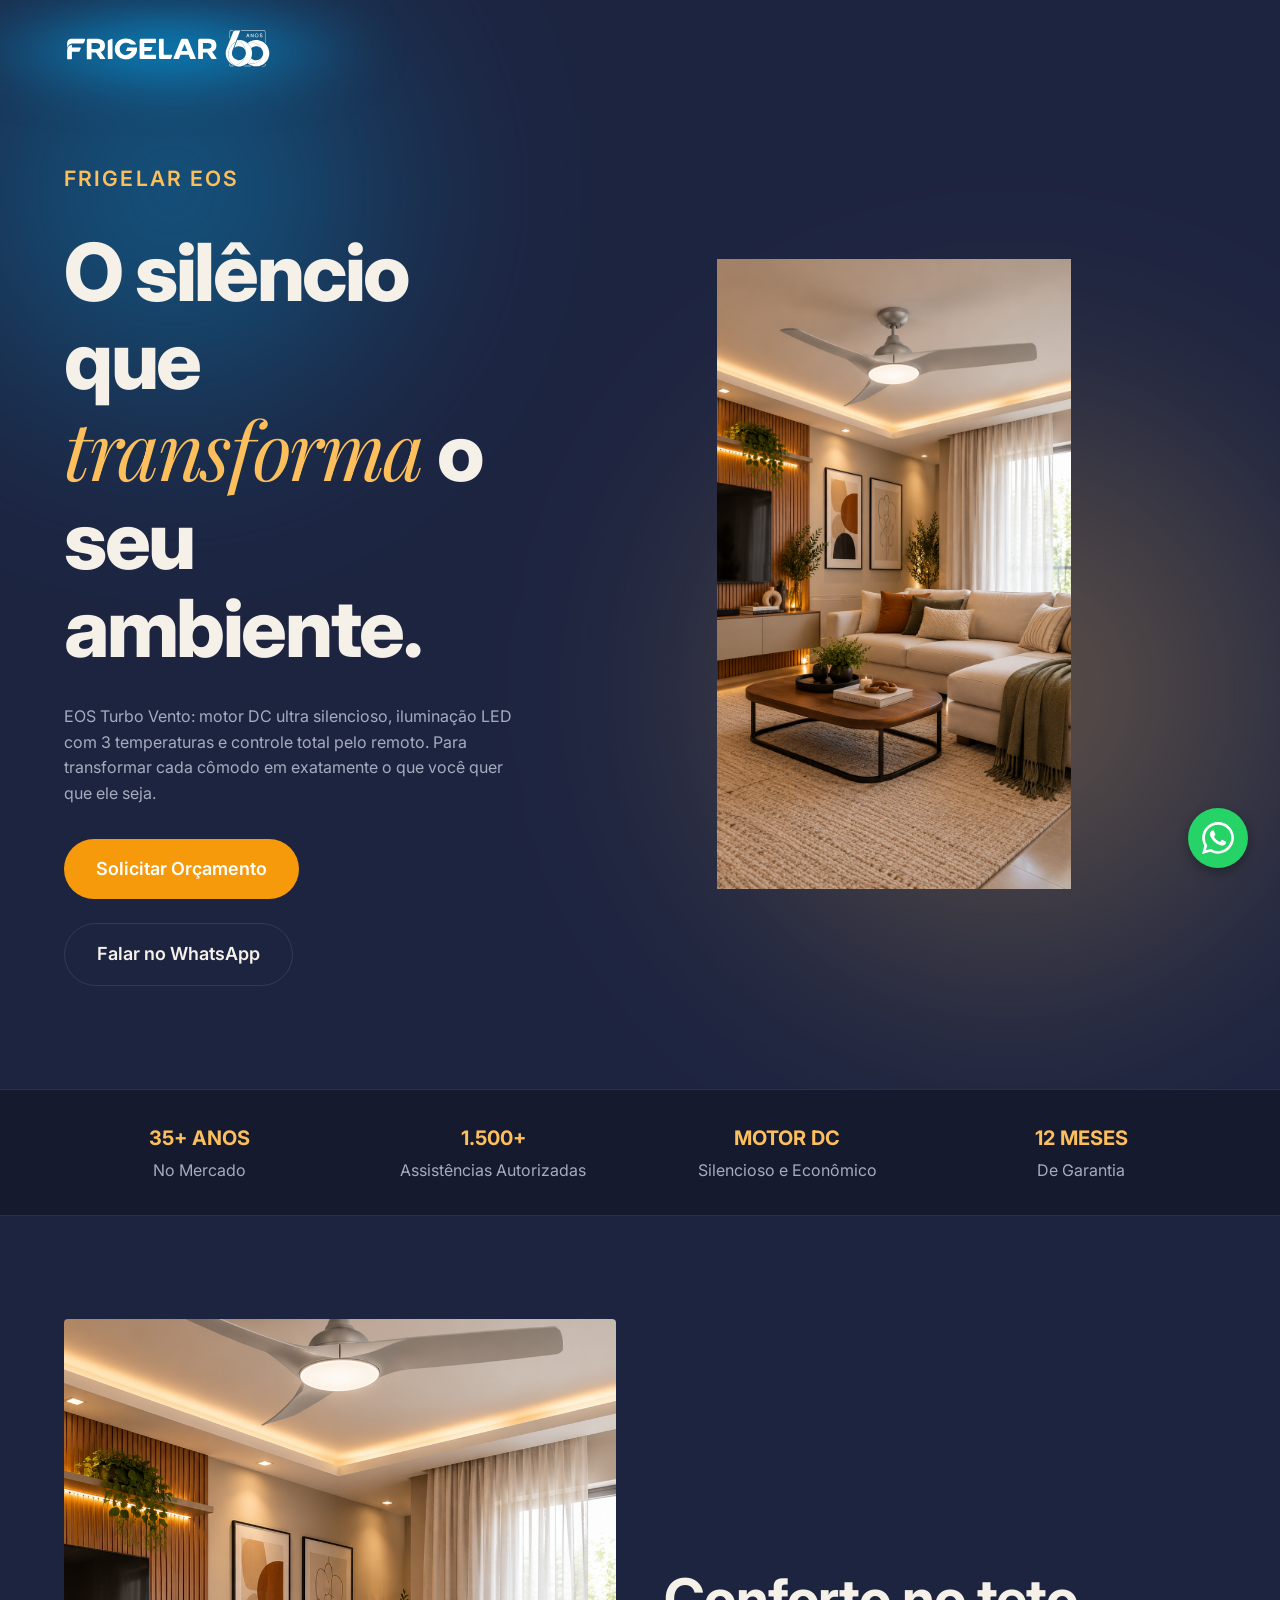
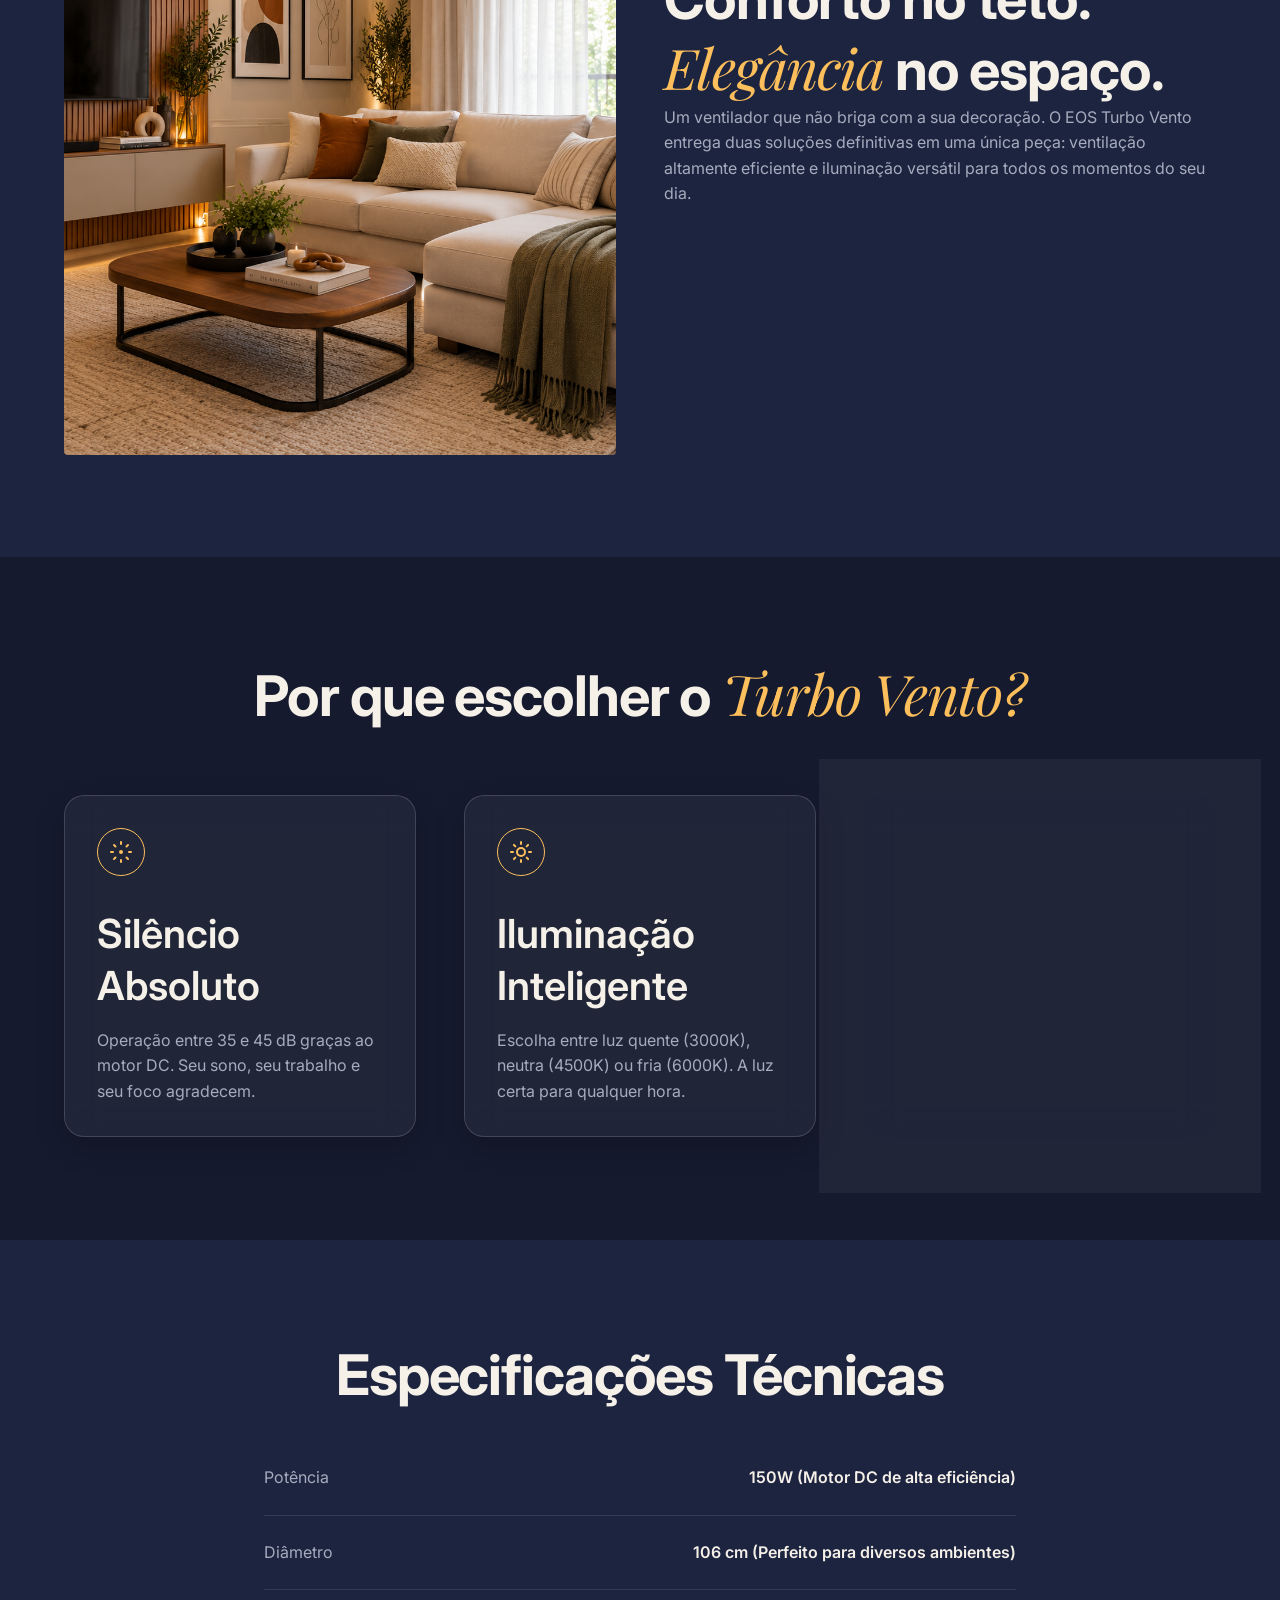
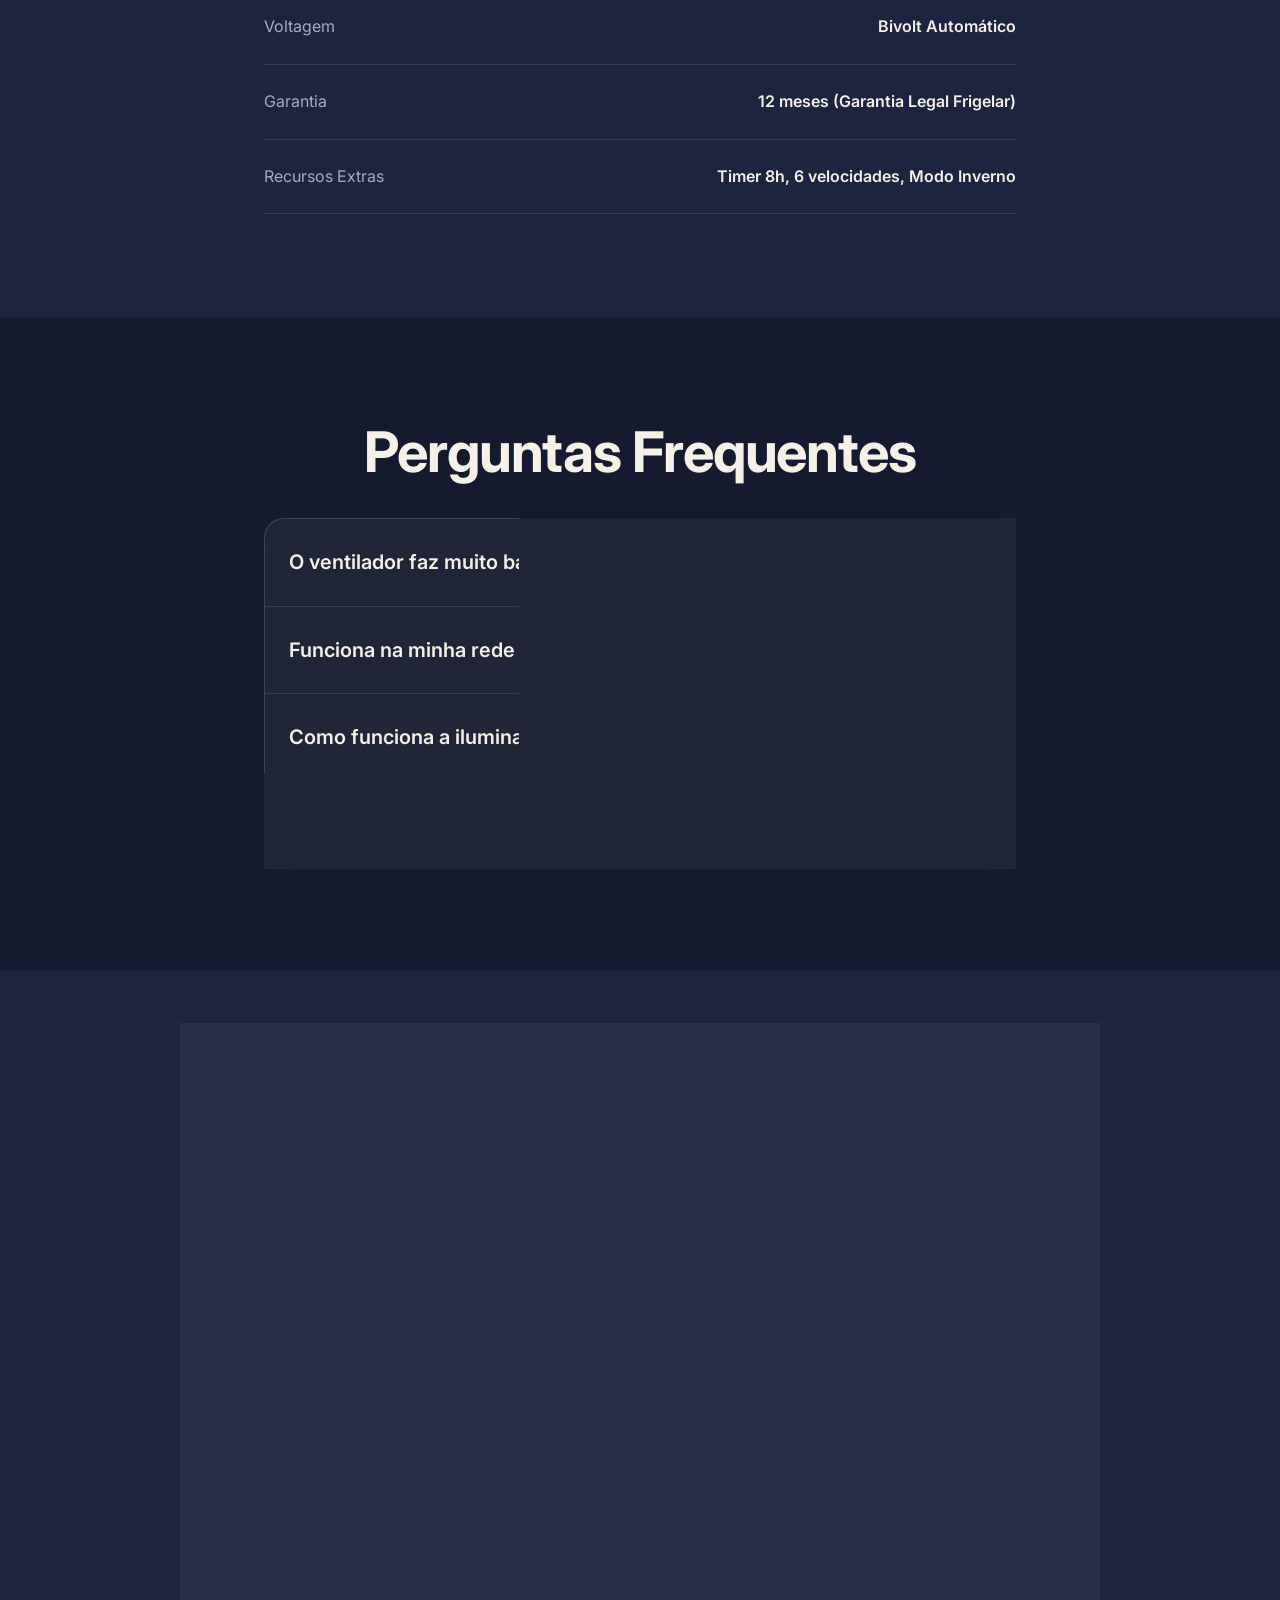
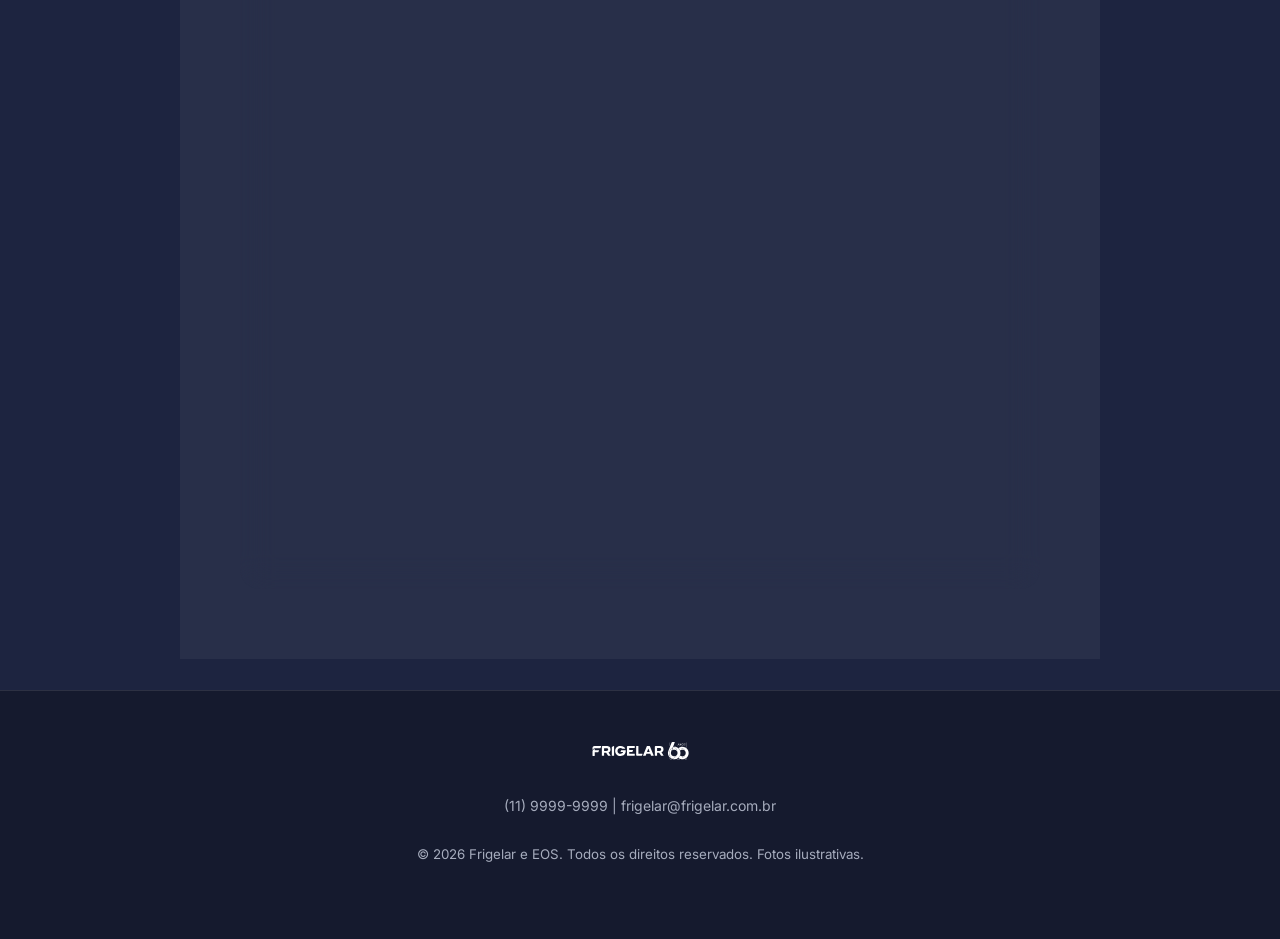
==== FRIGELAR/index.html @ 818aee5a "Adiciona projeto FRIGELAR" ====
<!DOCTYPE html>
<html lang="pt-BR">
<head>
  <meta charset="UTF-8">
  <meta name="viewport" content="width=device-width, initial-scale=1.0">
  <meta name="description" content="EOS Turbo Vento: O ventilador que transforma o seu ambiente. Motor DC silencioso, iluminação LED inteligente e controle total pelo remoto.">
  <title>Frigelar | EOS Turbo Vento</title>
  <link rel="stylesheet" href="css/style.css">
</head>
<body>

  <!-- Section 0: Navbar Mínima -->
  <header class="navbar">
    <div class="container">
      <a href="#" class="logo">
        <img src="images/logo.svg" alt="Logo Frigelar">
      </a>
    </div>
  </header>

  <!-- Section 1: Hero -->
  <section class="hero" id="hero">
    <div class="glow-container">
      <div class="glow glow-blue glow-1"></div>
      <div class="glow glow-gold glow-2"></div>
    </div>
    <div class="container hero-grid">
      <div class="hero-content reveal">
        <span class="overline">Frigelar EOS</span>
        <h1>O silêncio que <span class="text-script">transforma</span> o seu ambiente.</h1>
        <p class="text-secondary">EOS Turbo Vento: motor DC ultra silencioso, iluminação LED com 3 temperaturas e controle total pelo remoto. Para transformar cada cômodo em exatamente o que você quer que ele seja.</p>
        <div class="hero-ctas">
          <a href="#orcamento" class="btn btn-primary">Solicitar Orçamento</a>
          <a href="https://wa.me/5511999999999?text=Olá!%20Tenho%20interesse%20no%20EOS%20Turbo%20Vento%20e%20gostaria%20de%20mais%20informações." target="_blank" class="btn btn-outline">Falar no WhatsApp</a>
        </div>
      </div>
      <div class="hero-image reveal stagger-1">
        <img src="images/03(1).png" alt="Ventilador EOS Turbo Vento com controle remoto">
      </div>
    </div>
  </section>

  <!-- Section 2: Trust Bar -->
  <section class="trust-bar bg-secondary">
    <div class="container trust-grid">
      <div class="trust-item reveal">
        <strong>35+ ANOS</strong>
        <span class="text-secondary">No Mercado</span>
      </div>
      <div class="trust-item reveal stagger-1">
        <strong>1.500+</strong>
        <span class="text-secondary">Assistências Autorizadas</span>
      </div>
      <div class="trust-item reveal stagger-2">
        <strong>MOTOR DC</strong>
        <span class="text-secondary">Silencioso e Econômico</span>
      </div>
      <div class="trust-item reveal stagger-3">
        <strong>12 MESES</strong>
        <span class="text-secondary">De Garantia</span>
      </div>
    </div>
  </section>

  <!-- Section 3: Lifestyle / Transformação -->
  <section class="lifestyle" id="lifestyle">
    <div class="container lifestyle-grid">
      <div class="lifestyle-image reveal">
        <img src="images/03(1).png" alt="Ventilador EOS instalado em ambiente moderno">
      </div>
      <div class="lifestyle-content reveal stagger-1">
        <h2>Conforto no teto. <br><span class="text-script">Elegância</span> no espaço.</h2>
        <p class="text-secondary">Um ventilador que não briga com a sua decoração. O EOS Turbo Vento entrega duas soluções definitivas em uma única peça: ventilação altamente eficiente e iluminação versátil para todos os momentos do seu dia.</p>
      </div>
    </div>
  </section>

  <!-- Section 4: Benefícios -->
  <section class="features bg-secondary" id="beneficios" style="position: relative; overflow: hidden;">
    <div class="glow-container">
      <div class="glow glow-blue glow-3"></div>
      <div class="glow glow-gold glow-1" style="opacity: 0.2; right: -20%; left: auto; top: 10%;"></div>
    </div>
    <div class="container">
      <div class="features-header reveal">
        <h2>Por que escolher o <span class="text-script">Turbo Vento?</span></h2>
      </div>
      <div class="features-grid">
        <div class="feature-card reveal">
          <div class="feature-icon">
            <svg width="24" height="24" viewBox="0 0 24 24" fill="none" stroke="currentColor" stroke-width="2" stroke-linecap="round" stroke-linejoin="round"><path d="M11 12a1 1 0 1 0 2 0 1 1 0 1 0-2 0"></path><path d="M12 2v2"></path><path d="M12 20v2"></path><path d="M5 5l1.5 1.5"></path><path d="M17.5 17.5L19 19"></path><path d="M2 12h2"></path><path d="M20 12h2"></path><path d="M5 19l1.5-1.5"></path><path d="M17.5 6.5L19 5"></path></svg>
          </div>
          <h3>Silêncio Absoluto</h3>
          <p class="text-secondary">Operação entre 35 e 45 dB graças ao motor DC. Seu sono, seu trabalho e seu foco agradecem.</p>
        </div>
        <div class="feature-card reveal stagger-1">
          <div class="feature-icon">
            <svg width="24" height="24" viewBox="0 0 24 24" fill="none" stroke="currentColor" stroke-width="2" stroke-linecap="round" stroke-linejoin="round"><circle cx="12" cy="12" r="4"></circle><path d="M12 2v2"></path><path d="M12 20v2"></path><path d="M4.93 4.93l1.41 1.41"></path><path d="M17.66 17.66l1.41 1.41"></path><path d="M2 12h2"></path><path d="M20 12h2"></path><path d="M6.34 17.66l-1.41 1.41"></path><path d="M19.07 4.93l-1.41 1.41"></path></svg>
          </div>
          <h3>Iluminação Inteligente</h3>
          <p class="text-secondary">Escolha entre luz quente (3000K), neutra (4500K) ou fria (6000K). A luz certa para qualquer hora.</p>
        </div>
        <div class="feature-card reveal stagger-2">
          <div class="feature-icon">
            <svg width="24" height="24" viewBox="0 0 24 24" fill="none" stroke="currentColor" stroke-width="2" stroke-linecap="round" stroke-linejoin="round"><path d="M4 12v-3a3 3 0 0 1 3-3h13m-3-3l3 3-3 3"></path><path d="M20 12v3a3 3 0 0 1-3 3H4m3 3l-3-3 3-3"></path></svg>
          </div>
          <h3>Conforto o Ano Todo</h3>
          <p class="text-secondary">Sistema de reversão de fluxo embutido. Ar refrescante no verão, renovação de ar no inverno.</p>
        </div>
      </div>
    </div>
  </section>

  <!-- Section 5: Specs Técnicas -->
  <section class="specs" id="specs">
    <div class="container specs-container reveal">
      <h2 style="text-align: center; margin-bottom: 2rem;">Especificações Técnicas</h2>
      <div class="spec-row">
        <span>Potência</span>
        <span>150W (Motor DC de alta eficiência)</span>
      </div>
      <div class="spec-row">
        <span>Diâmetro</span>
        <span>106 cm (Perfeito para diversos ambientes)</span>
      </div>
      <div class="spec-row">
        <span>Voltagem</span>
        <span>Bivolt Automático</span>
      </div>
      <div class="spec-row">
        <span>Garantia</span>
        <span>12 meses (Garantia Legal Frigelar)</span>
      </div>
      <div class="spec-row">
        <span>Recursos Extras</span>
        <span>Timer 8h, 6 velocidades, Modo Inverno</span>
      </div>
    </div>
  </section>

  <!-- Section 6: FAQ -->
  <section class="faq bg-secondary" id="faq">
    <div class="container faq-container reveal">
      <h2 style="text-align: center; margin-bottom: 2rem;">Perguntas Frequentes</h2>
      <div class="accordion">
        <div class="accordion-item">
          <div class="accordion-header">
            O ventilador faz muito barulho?
            <span class="accordion-icon">+</span>
          </div>
          <div class="accordion-content">
            <p class="text-secondary">Não. O motor DC garante uma operação extremamente silenciosa, emitindo apenas de 35 a 45 dB (como um sussurro), ideal para quartos e escritórios.</p>
          </div>
        </div>
        <div class="accordion-item">
          <div class="accordion-header">
            Funciona na minha rede elétrica?
            <span class="accordion-icon">+</span>
          </div>
          <div class="accordion-content">
            <p class="text-secondary">Sim! O EOS Turbo Vento é bivolt automático, o que significa que funciona perfeitamente em redes de 110V ou 220V sem a necessidade de chaves seletoras ou adaptadores.</p>
          </div>
        </div>
        <div class="accordion-item">
          <div class="accordion-header">
            Como funciona a iluminação LED?
            <span class="accordion-icon">+</span>
          </div>
          <div class="accordion-content">
            <p class="text-secondary">O painel LED já vem integrado e oferece 3 temperaturas de cor: quente (3000K), neutra (4500K) e fria (6000K). Você pode alternar entre elas com apenas um botão no controle remoto.</p>
          </div>
        </div>
        <div class="accordion-item">
          <div class="accordion-header">
            A instalação é complicada?
            <span class="accordion-icon">+</span>
          </div>
          <div class="accordion-content">
            <p class="text-secondary">A instalação segue o padrão de qualquer ventilador de teto comum. Recomendamos que seja feita por um eletricista profissional para garantir sua segurança e o funcionamento perfeito do produto.</p>
          </div>
        </div>
      </div>
    </div>
  </section>

  <!-- Section 7: Conversão -->
  <section class="conversion" id="orcamento">
    <div class="container reveal">
      <div class="conversion-wrapper">
        <h2>Tecnologia <span class="text-script">premium.</span><br>Preço que faz sentido.</h2>
        <div class="price-block">
          <span class="price-old">De R$ 779,00</span>
          <span class="price-new">Por R$ 359,00 à vista no PIX</span>
          <span class="text-secondary">Ou consulte parcelamento sem juros</span>
        </div>
        <form action="#" method="POST" class="conversion-form">
          <div class="form-group">
            <input type="text" name="nome" placeholder="Seu nome" class="form-control" required>
          </div>
          <div class="form-group">
            <input type="email" name="email" placeholder="Seu e-mail" class="form-control" required>
          </div>
          <div class="form-group">
            <input type="tel" name="telefone" placeholder="Seu telefone (opcional)" class="form-control">
          </div>
          <div class="form-group">
            <textarea name="mensagem" placeholder="Alguma dúvida específica? (opcional)" class="form-control"></textarea>
          </div>
          <div class="conversion-ctas">
            <button type="submit" class="btn btn-primary" style="width: 100%;">Solicitar Orçamento Seguro</button>
            <a href="https://wa.me/5511999999999?text=Olá!%20Tenho%20interesse%20no%20EOS%20Turbo%20Vento%20e%20gostaria%20de%20mais%20informações." target="_blank" class="btn btn-outline">Ou falar direto no WhatsApp</a>
          </div>
        </form>
      </div>
    </div>
  </section>

  <!-- Section 8: Footer -->
  <footer class="footer bg-secondary">
    <div class="container">
      <a href="#" class="footer-logo">
        <img src="images/logo.svg" alt="Logo Frigelar">
      </a>
      <p class="text-secondary" style="font-size: var(--font-small);">(11) 9999-9999 | frigelar@frigelar.com.br</p>
      <div class="footer-links">
        <small>&copy; 2026 Frigelar e EOS. Todos os direitos reservados. Fotos ilustrativas.</small>
      </div>
    </div>
  </footer>

  <!-- Floating WhatsApp CTA -->
  <a href="https://wa.me/5511999999999?text=Olá!%20Tenho%20interesse%20no%20EOS%20Turbo%20Vento%20e%20gostaria%20de%20mais%20informações." class="floating-wa" target="_blank" aria-label="Fale conosco no WhatsApp">
    <svg width="32" height="32" viewBox="0 0 24 24" fill="currentColor"><path d="M17.472 14.382c-.297-.149-1.758-.867-2.03-.967-.273-.099-.471-.148-.67.15-.197.297-.767.966-.94 1.164-.173.199-.347.223-.644.075-.297-.15-1.255-.463-2.39-1.475-.883-.788-1.48-1.761-1.653-2.059-.173-.297-.018-.458.13-.606.134-.133.298-.347.446-.52.149-.174.198-.298.298-.497.099-.198.05-.371-.025-.52-.075-.149-.669-1.612-.916-2.207-.242-.579-.487-.5-.669-.51a12.8 12.8 0 0 0-.57-.01c-.198 0-.52.074-.792.372-.272.297-1.04 1.016-1.04 2.479 0 1.462 1.065 2.875 1.213 3.074.149.198 2.096 3.2 5.077 4.487.709.306 1.262.489 1.694.625.712.227 1.36.195 1.871.118.571-.085 1.758-.719 2.006-1.413.248-.694.248-1.289.173-1.413-.074-.124-.272-.198-.57-.347m-5.421 7.403h-.004a9.87 9.87 0 0 1-5.031-1.378l-.361-.214-3.741.982.998-3.648-.235-.374a9.86 9.86 0 0 1-1.51-5.26c.001-5.45 4.436-9.884 9.888-9.884 2.64 0 5.122 1.03 6.988 2.898a9.825 9.825 0 0 1 2.893 6.994c-.003 5.45-4.437 9.884-9.885 9.884m8.413-18.297A11.815 11.815 0 0 0 12.05 0C5.495 0 .16 5.335.157 11.892c0 2.096.547 4.142 1.588 5.945L.057 24l6.305-1.654a11.882 11.882 0 0 0 5.683 1.448h.005c6.554 0 11.89-5.335 11.893-11.893a11.821 11.821 0 0 0-3.48-8.413Z"/></svg>
  </a>

  <script src="js/main.js"></script>
</body>
</html>
---- FRIGELAR/css/style.css ----
@import url('https://fonts.googleapis.com/css2?family=Inter:wght@400;600;700;800&family=Playfair+Display:ital@1&display=swap');

:root {
  /* Colors */
  --color-bg-primary: #1D2440;
  --color-bg-secondary: #151A2E;
  --color-text-primary: #F5F0E8;
  --color-text-secondary: #A6ACBD;
  --color-accent-gold: #FDBF5C;
  --color-action-primary: #F69A0B;
  --color-action-hover: #E08A06;
  --color-alert: #D43A00;
  --color-border: rgba(255, 255, 255, 0.1);
  --color-text-inverse: #FFFFFF;
  --color-whatsapp: #25D366;

  /* Typography */
  --font-h1: clamp(2.5rem, 5vw + 1rem, 5.5rem);
  --font-h2: clamp(2rem, 4vw + 1rem, 3.5rem);
  --font-h3: clamp(1.5rem, 3vw + 0.5rem, 2.5rem);
  --font-h4: clamp(1.25rem, 2vw + 0.5rem, 1.75rem);
  --font-body-large: clamp(1.125rem, 1vw + 0.75rem, 1.25rem);
  --font-body: 1rem;
  --font-small: 0.875rem;
  --font-overline: 1.32rem; /* 35% larger than 0.975rem */

  /* Spacing */
  --space-3xs: 0.25rem;
  --space-2xs: 0.5rem;
  --space-xs: 0.75rem;
  --space-sm: 1rem;
  --space-md: 1.5rem;
  --space-lg: 2rem;
  --space-xl: 3rem;
  --space-2xl: 4rem;
  --space-3xl: 6rem;
  --section-pad: clamp(4rem, 8vw, 8rem);

  /* Motion */
  --transition-fast: 0.15s ease-in-out;
  --transition-base: 0.3s cubic-bezier(0.25, 0.46, 0.45, 0.94);
  --transition-slow: 0.6s cubic-bezier(0.22, 1, 0.36, 1);
}

/* Reset */
*, *::before, *::after {
  box-sizing: border-box;
  margin: 0;
  padding: 0;
}

html {
  scroll-behavior: smooth;
}

body {
  font-family: 'Inter', sans-serif;
  background-color: var(--color-bg-primary);
  color: var(--color-text-primary);
  line-height: 1.6;
  -webkit-font-smoothing: antialiased;
  overflow-x: hidden;
}

img, svg {
  display: block;
  max-width: 100%;
}

a {
  text-decoration: none;
  color: inherit;
}

ul {
  list-style: none;
}

/* Typography Base */
h1 {
  font-size: var(--font-h1);
  font-weight: 800;
  line-height: 1.1;
  letter-spacing: -0.03em;
}

h2 {
  font-size: var(--font-h2);
  font-weight: 700;
  line-height: 1.2;
  letter-spacing: -0.02em;
}

h3 {
  font-size: var(--font-h3);
  font-weight: 600;
  line-height: 1.3;
}

h4 {
  font-size: var(--font-h4);
  font-weight: 600;
  line-height: 1.4;
}

.text-script {
  font-family: 'Playfair Display', serif;
  font-style: italic;
  font-weight: normal;
  color: var(--color-accent-gold);
}

.text-secondary {
  color: var(--color-text-secondary);
}

.overline {
  font-size: var(--font-overline);
  font-weight: 600;
  text-transform: uppercase;
  letter-spacing: 0.1em;
  color: var(--color-accent-gold);
}

/* Layout Utilities */
.container {
  max-width: 1200px;
  margin: 0 auto;
  padding: 0 var(--space-md);
}

section {
  padding: var(--section-pad) 0;
}

.bg-secondary {
  background-color: var(--color-bg-secondary);
}

/* Components */
.btn {
  display: inline-flex;
  align-items: center;
  justify-content: center;
  padding: 1rem 2rem;
  border-radius: 50px;
  font-size: 1.125rem;
  font-weight: 600;
  cursor: pointer;
  transition: transform var(--transition-base), background-color var(--transition-base), border-color var(--transition-base), color var(--transition-base);
  border: none;
}

.btn-primary {
  background-color: var(--color-action-primary);
  color: var(--color-text-inverse);
}

.btn-primary:hover {
  background-color: var(--color-action-hover);
  transform: scale(1.02);
}

.btn-outline {
  background-color: transparent;
  border: 1px solid var(--color-border);
  color: var(--color-text-primary);
}

.btn-outline:hover {
  border-color: var(--color-action-primary);
  color: var(--color-action-primary);
}

/* Navbar */
.navbar {
  padding: var(--space-md) 0;
  position: absolute;
  top: 0;
  left: 0;
  width: 100%;
  z-index: 100;
}

.navbar .container {
  display: flex;
  justify-content: space-between;
  align-items: center;
}

.logo {
  position: relative;
  display: inline-flex;
  align-items: center;
  justify-content: center;
}

.logo::before {
  content: '';
  position: absolute;
  top: 50%;
  left: 50%;
  width: 200%;
  height: 150%;
  background: radial-gradient(ellipse at center, rgba(0,180,255,0.8) 0%, rgba(0,180,255,0) 75%);
  transform: translate(-50%, -50%);
  filter: blur(25px);
  z-index: -1;
  pointer-events: none;
}

.logo img {
  height: 50px;
  width: auto;
  position: relative;
  z-index: 1;
  filter: brightness(0) invert(1);
}

/* Hero Section */
.hero {
  min-height: 100vh;
  display: flex;
  align-items: center;
  padding-top: calc(var(--section-pad) + 60px);
  position: relative;
}

.hero-grid {
  display: grid;
  grid-template-columns: 1fr;
  gap: var(--space-xl);
  align-items: center;
}

@media (min-width: 992px) {
  .hero-grid {
    grid-template-columns: 5fr 7fr;
  }
}

.hero-content {
  display: flex;
  flex-direction: column;
  gap: var(--space-lg);
}

.hero-ctas {
  display: flex;
  gap: var(--space-md);
  flex-wrap: wrap;
}

.hero-image {
  position: relative;
  display: flex;
  justify-content: center;
  align-items: center;
}

.hero-image img {
  max-height: 70vh;
  object-fit: contain;
  /* Soft floating effect */
  animation: float 4s ease-in-out infinite;
}

@keyframes float {
  0% { transform: translateY(0); }
  50% { transform: translateY(-10px); }
  100% { transform: translateY(0); }
}

/* Trust Bar */
.trust-bar {
  padding: var(--space-lg) 0;
  border-top: 1px solid var(--color-border);
  border-bottom: 1px solid var(--color-border);
}

.trust-grid {
  display: grid;
  grid-template-columns: repeat(2, 1fr);
  gap: var(--space-md);
  text-align: center;
}

@media (min-width: 768px) {
  .trust-grid {
    grid-template-columns: repeat(4, 1fr);
  }
}

.trust-item {
  display: flex;
  flex-direction: column;
  gap: var(--space-3xs);
}

.trust-item strong {
  font-size: var(--font-body-large);
  color: var(--color-accent-gold);
}

/* Lifestyle Section */
.lifestyle-grid {
  display: grid;
  grid-template-columns: 1fr;
  gap: var(--space-xl);
  align-items: center;
}

@media (min-width: 992px) {
  .lifestyle-grid {
    grid-template-columns: 6fr 6fr;
  }
}

.lifestyle-image {
  position: relative;
  border-radius: 4px;
  overflow: hidden;
}

.lifestyle-image img {
  width: 100%;
  aspect-ratio: 4/5;
  object-fit: cover;
}

@media (min-width: 992px) {
  .lifestyle-image img {
    aspect-ratio: 3/4;
  }
}

/* Features */
.features-header {
  text-align: center;
  margin-bottom: var(--space-2xl);
}

.features-grid {
  display: grid;
  grid-template-columns: 1fr;
  gap: var(--space-xl);
}

@media (min-width: 768px) {
  .features-grid {
    grid-template-columns: repeat(3, 1fr);
  }
}

.feature-card {
  display: flex;
  flex-direction: column;
  gap: var(--space-sm);
  padding: var(--space-lg);
  background-color: rgba(255, 255, 255, 0.05);
  backdrop-filter: blur(16px);
  -webkit-backdrop-filter: blur(16px);
  border: 1px solid rgba(255, 255, 255, 0.15);
  border-radius: 20px;
  box-shadow: 0 10px 30px rgba(0, 0, 0, 0.2);
  transition: transform var(--transition-base);
}

.feature-card:hover {
  transform: translateY(-5px);
  border-color: rgba(255, 255, 255, 0.2);
}

.feature-icon {
  width: 48px;
  height: 48px;
  display: flex;
  align-items: center;
  justify-content: center;
  color: var(--color-accent-gold);
  border: 1px solid var(--color-accent-gold);
  border-radius: 50%;
  margin-bottom: var(--space-sm);
}

/* Specs */
.specs-container {
  max-width: 800px;
  margin: 0 auto;
}

.spec-row {
  display: flex;
  justify-content: space-between;
  padding: var(--space-md) 0;
  border-bottom: 1px solid var(--color-border);
}

.spec-row span:first-child {
  color: var(--color-text-secondary);
}

.spec-row span:last-child {
  font-weight: 600;
  text-align: right;
}

/* FAQ */
.faq-container {
  max-width: 800px;
  margin: 0 auto;
}

.accordion {
  background-color: rgba(255, 255, 255, 0.05);
  backdrop-filter: blur(16px);
  -webkit-backdrop-filter: blur(16px);
  border: 1px solid rgba(255, 255, 255, 0.15);
  border-radius: 20px;
  overflow: hidden;
}

.accordion-item {
  border-bottom: 1px solid rgba(255, 255, 255, 0.1);
}

.accordion-item:last-child {
  border-bottom: none;
}

.accordion-header {
  display: flex;
  justify-content: space-between;
  align-items: center;
  padding: 1.5rem;
  cursor: pointer;
  font-weight: 600;
  font-size: var(--font-body-large);
  transition: color var(--transition-base);
}

.accordion-header:hover {
  color: var(--color-accent-gold);
}

.accordion-icon {
  font-size: 1.5rem;
  transition: transform var(--transition-base);
}

.accordion-content {
  max-height: 0;
  overflow: hidden;
  padding: 0 1.5rem;
  transition: max-height var(--transition-base), padding var(--transition-base);
}

.accordion-item.active .accordion-content {
  max-height: 200px;
  padding-bottom: var(--space-md);
}

.accordion-item.active .accordion-icon {
  transform: rotate(45deg);
}

/* Conversion */
.conversion-wrapper {
  background-color: rgba(255, 255, 255, 0.05);
  backdrop-filter: blur(16px);
  -webkit-backdrop-filter: blur(16px);
  border: 1px solid rgba(255, 255, 255, 0.15);
  border-radius: 20px;
  box-shadow: 0 10px 40px rgba(0, 0, 0, 0.3);
  padding: var(--space-2xl);
  text-align: center;
  max-width: 800px;
  margin: 0 auto;
}

.price-block {
  margin: var(--space-xl) 0;
}

.price-old {
  text-decoration: line-through;
  color: var(--color-text-secondary);
  font-size: var(--font-body-large);
}

.price-new {
  font-size: var(--font-h2);
  color: var(--color-accent-gold);
  font-weight: 800;
  display: block;
}

.form-group {
  margin-bottom: var(--space-md);
  text-align: left;
}

.form-control {
  width: 100%;
  background-color: rgba(255, 255, 255, 0.05);
  border: 1px solid rgba(255, 255, 255, 0.15);
  border-radius: 50px;
  padding: 1rem;
  color: var(--color-text-primary);
  font-family: inherit;
  font-size: 1rem;
  transition: border-color var(--transition-fast), background-color var(--transition-fast);
}

.form-control::placeholder {
  color: var(--color-text-secondary);
}

.form-control:focus {
  border-color: var(--color-accent-gold);
  background-color: rgba(255, 255, 255, 0.08);
  outline: none;
}

textarea.form-control {
  resize: vertical;
  min-height: 100px;
  border-radius: 20px;
}

.conversion-ctas {
  display: flex;
  flex-direction: column;
  gap: var(--space-md);
  margin-top: var(--space-lg);
}

/* Footer */
.footer {
  padding: var(--space-xl) 0;
  border-top: 1px solid var(--color-border);
  text-align: center;
}

.footer-logo {
  margin-bottom: var(--space-md);
  display: inline-block;
}

.footer-logo img {
  height: 24px;
  filter: brightness(0) invert(1);
}

.footer-links {
  margin: var(--space-md) 0;
  color: var(--color-text-secondary);
}

/* Floating WhatsApp */
.floating-wa {
  position: fixed;
  bottom: 2rem;
  right: 2rem;
  background-color: var(--color-whatsapp);
  color: var(--color-text-inverse);
  width: 60px;
  height: 60px;
  border-radius: 50%;
  display: flex;
  align-items: center;
  justify-content: center;
  font-size: 2rem;
  box-shadow: 0 4px 12px rgba(0,0,0,0.3);
  z-index: 99;
  transition: transform var(--transition-base);
}

.floating-wa:hover {
  transform: scale(1.1);
}

/* Utilities & Animations */
.reveal {
  opacity: 0;
  transform: translateY(30px);
  transition: opacity var(--transition-slow), transform var(--transition-slow);
}

.reveal.active {
  opacity: 1;
  transform: translateY(0);
}

.stagger-1 { transition-delay: 0.1s; }
.stagger-2 { transition-delay: 0.2s; }
.stagger-3 { transition-delay: 0.3s; }

@media (prefers-reduced-motion: reduce) {
  *, *::before, *::after {
    animation-duration: 0.01ms !important;
    animation-iteration-count: 1 !important;
    transition-duration: 0.01ms !important;
    scroll-behavior: auto !important;
  }
}

/* --- Ambient Glows --- */
.glow-container {
  position: absolute;
  top: 0;
  left: 0;
  width: 100%;
  height: 100%;
  overflow: hidden;
  z-index: -1;
  pointer-events: none;
}
.glow {
  position: absolute;
  border-radius: 50%;
  filter: blur(100px);
  opacity: 0.6;
}
.glow-blue {
  background: radial-gradient(circle, rgba(0,180,255,0.8) 0%, rgba(0,180,255,0) 70%);
}
.glow-gold {
  background: radial-gradient(circle, rgba(253,191,92,0.6) 0%, rgba(253,191,92,0) 70%);
}
.glow-1 {
  width: 600px;
  height: 600px;
  top: -10%;
  left: -10%;
}
.glow-2 {
  width: 800px;
  height: 800px;
  bottom: 0%;
  right: -10%;
}
.glow-3 {
  width: 500px;
  height: 500px;
  top: 40%;
  left: 20%;
}
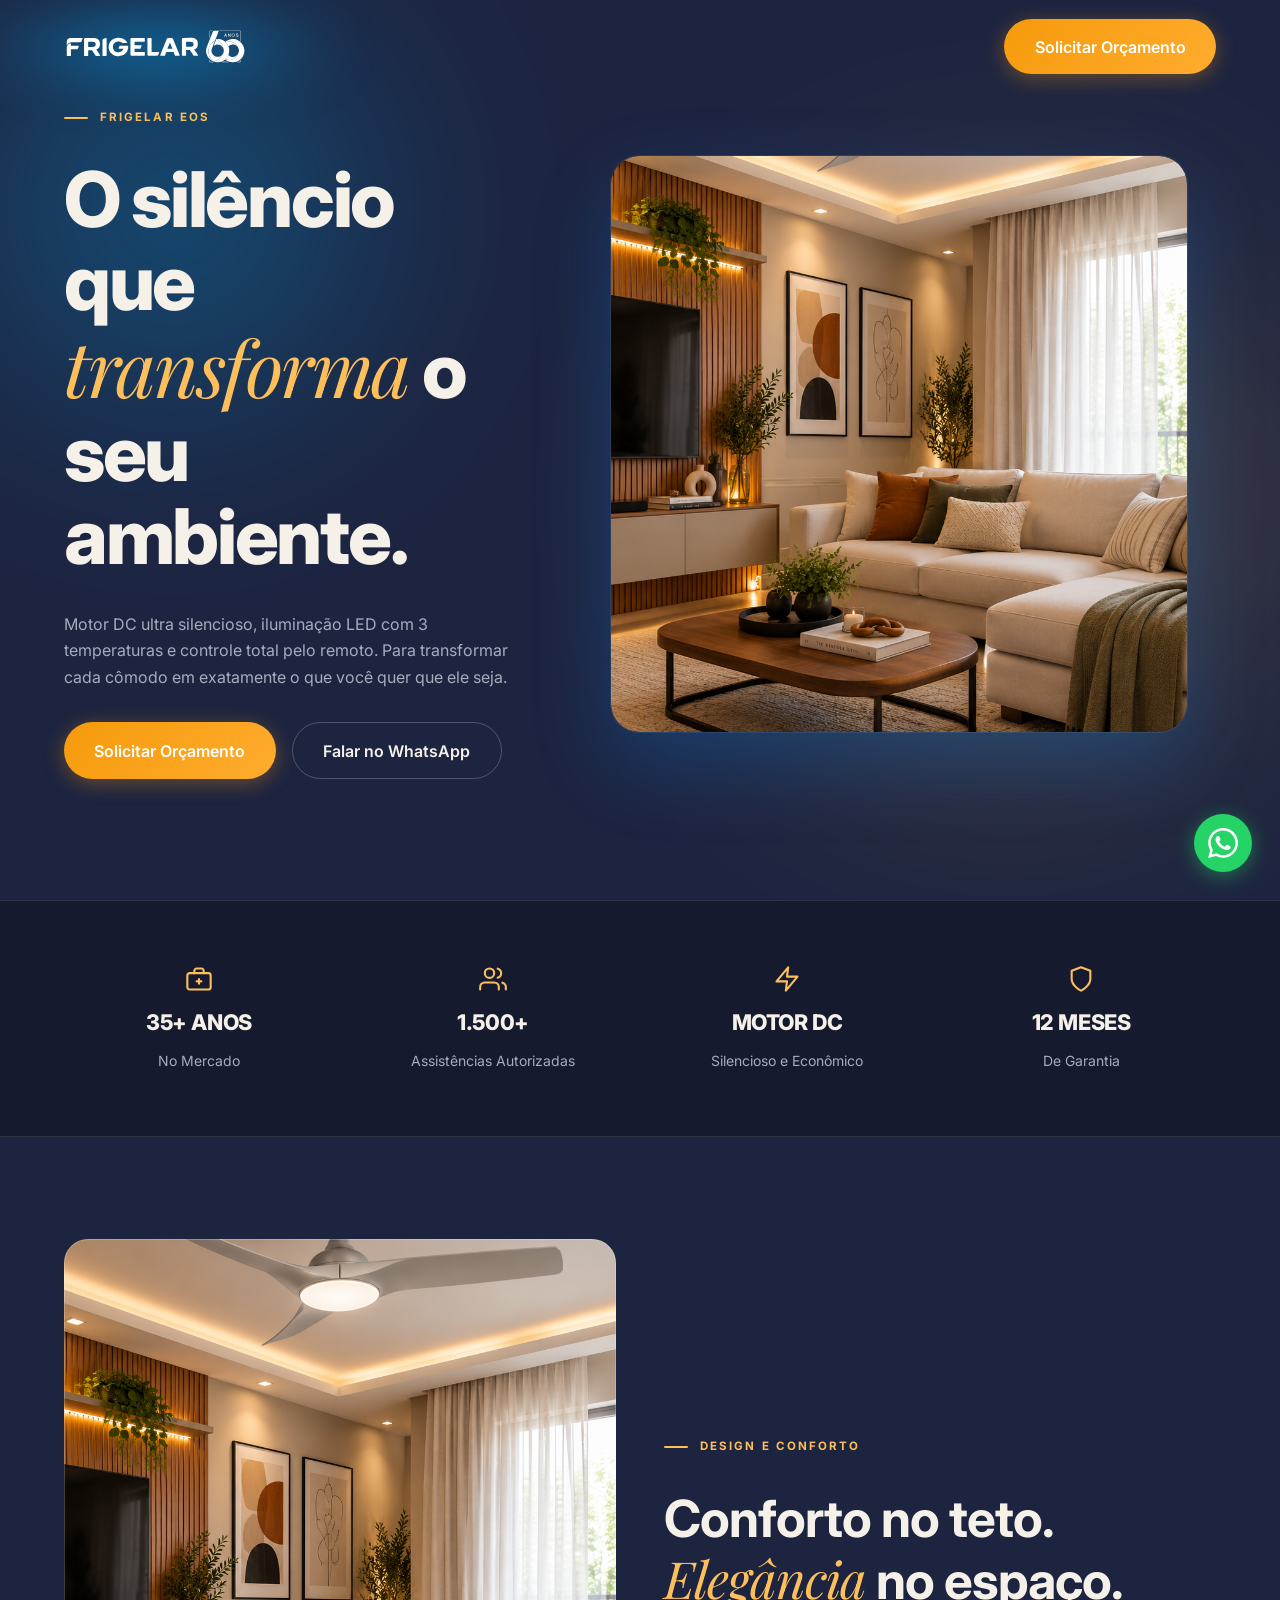
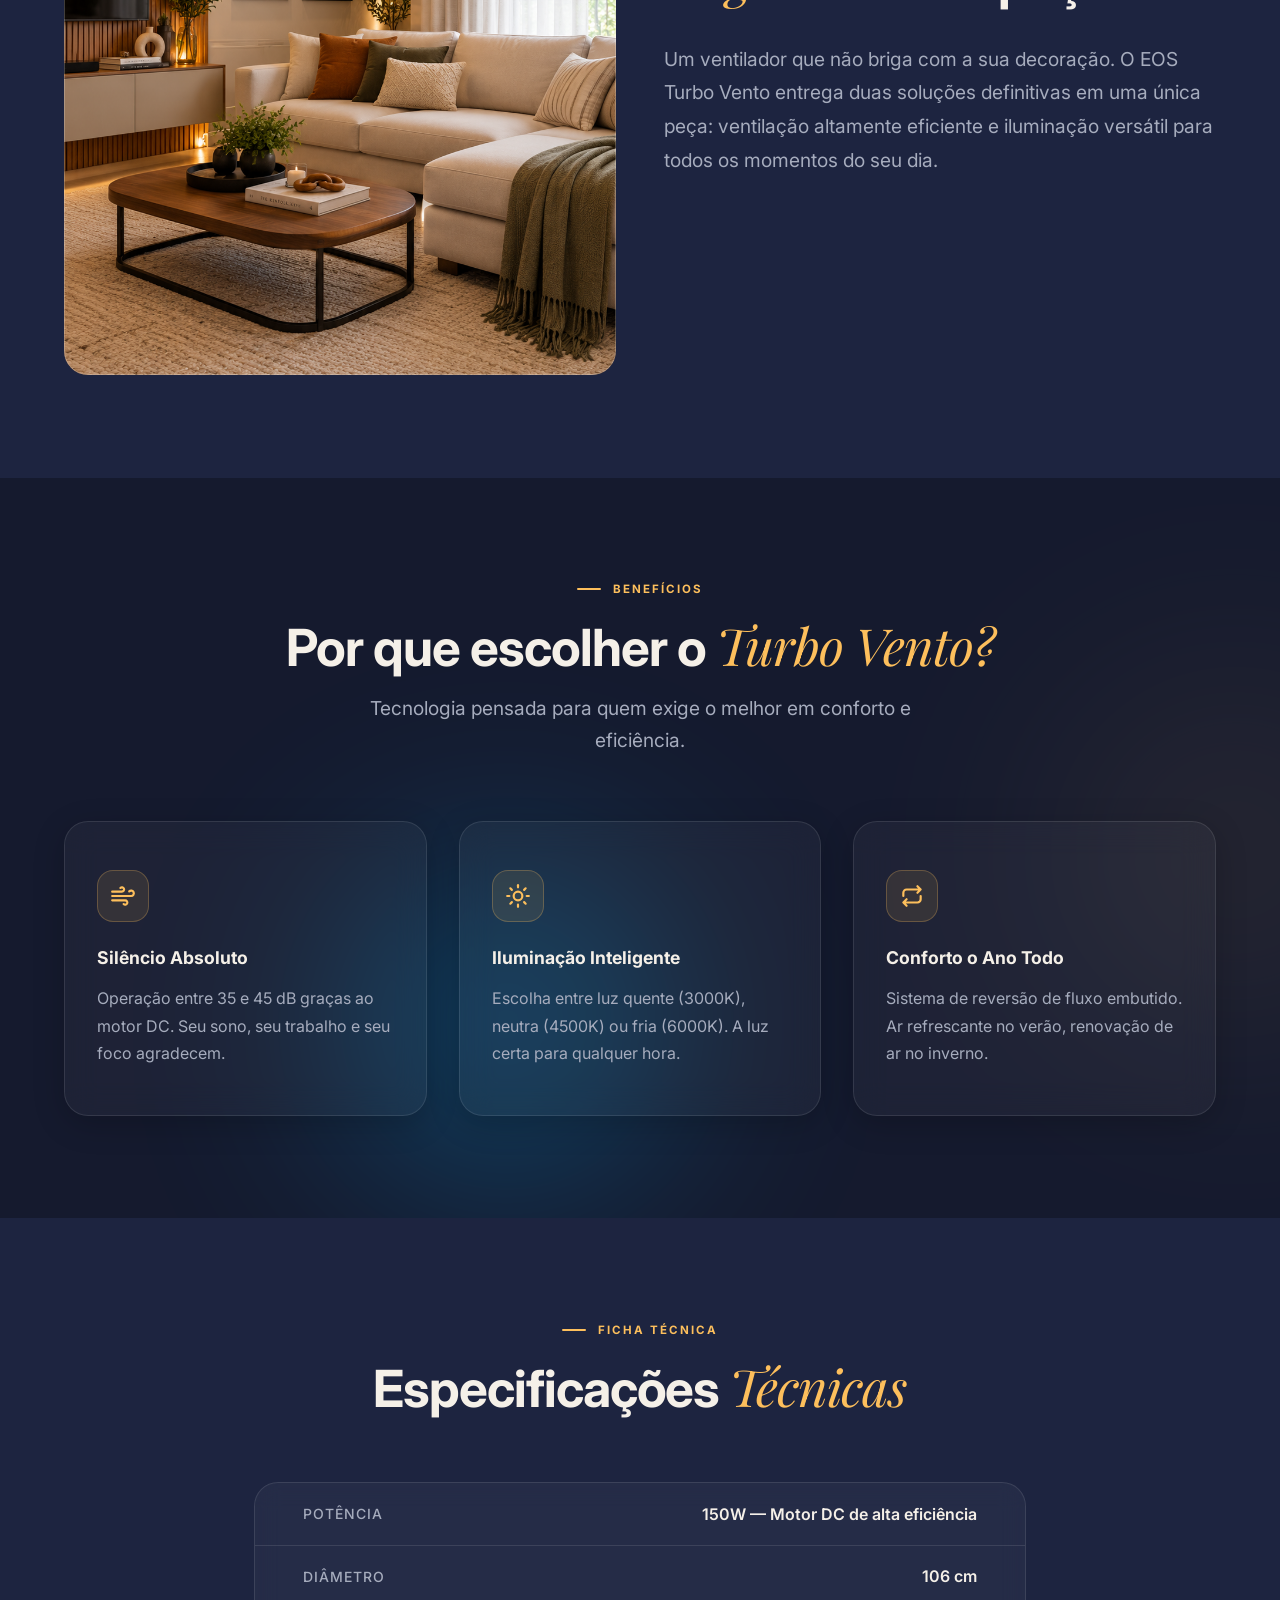
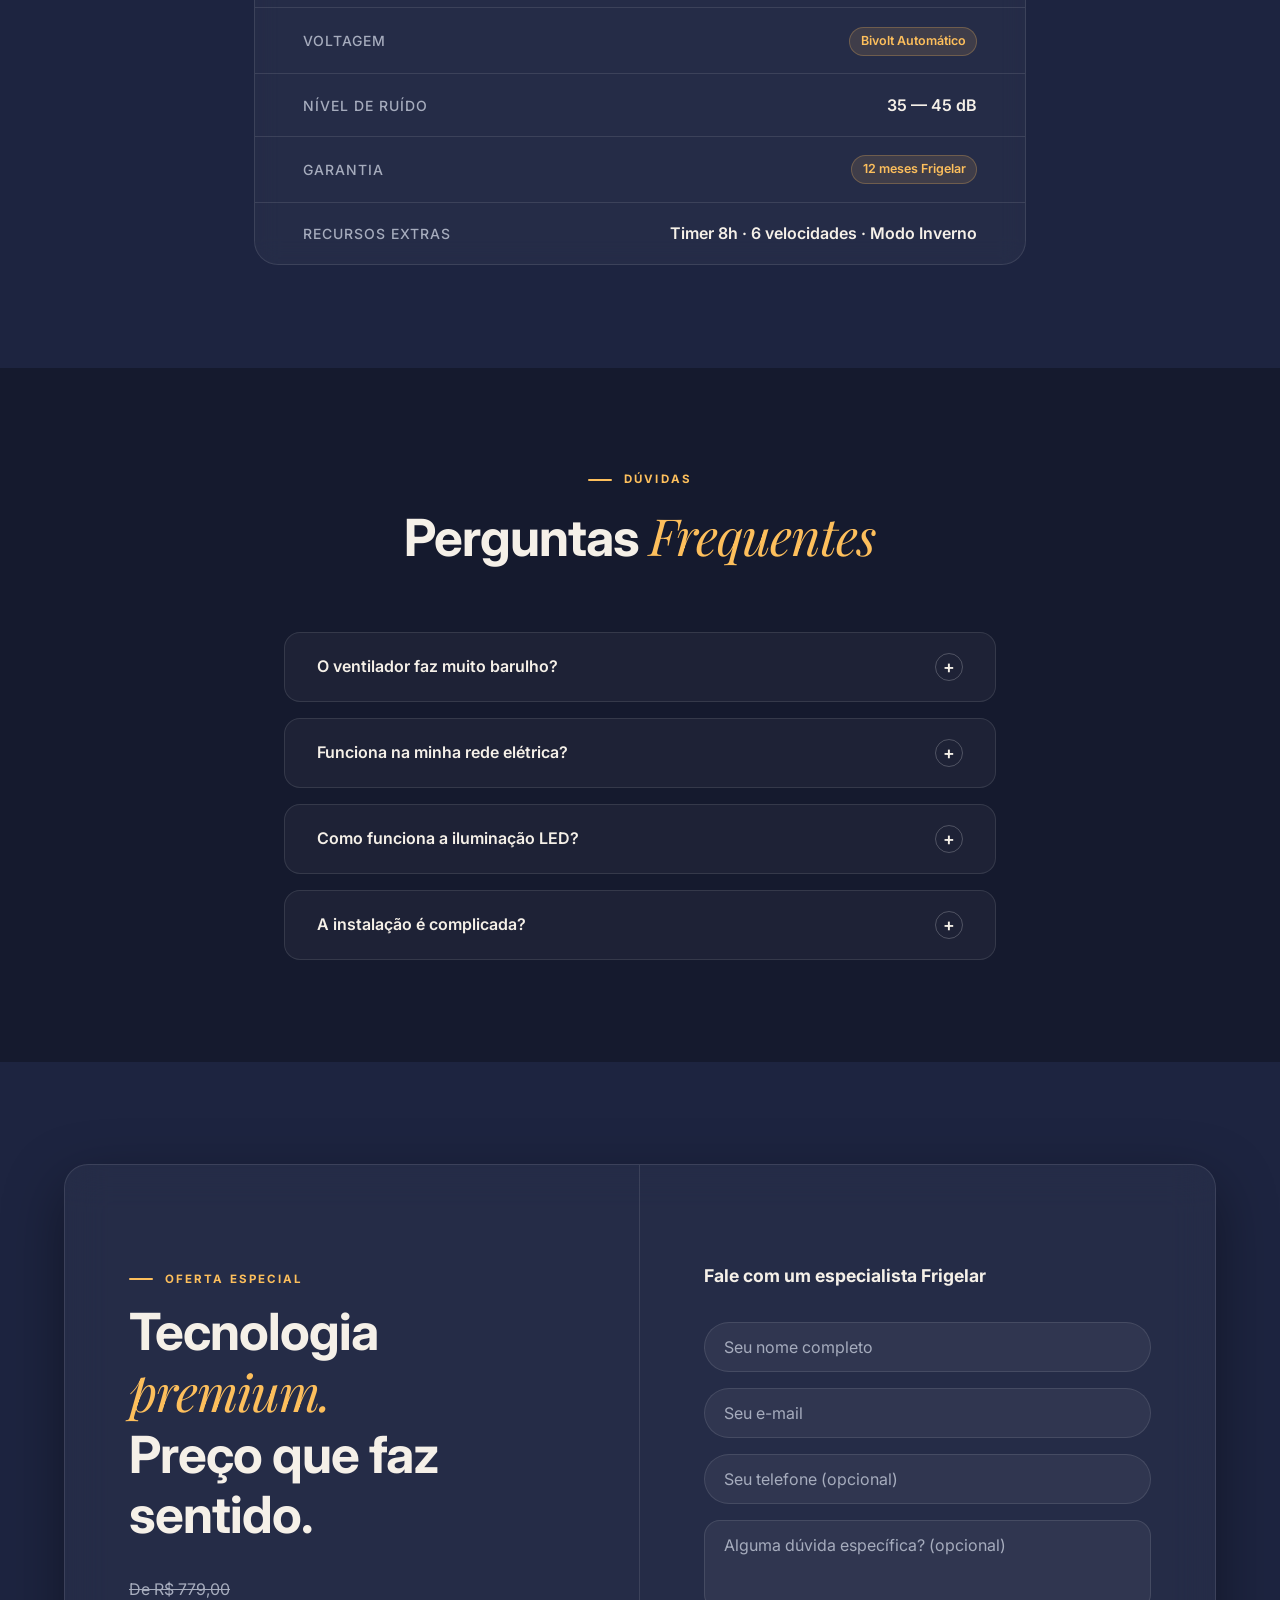
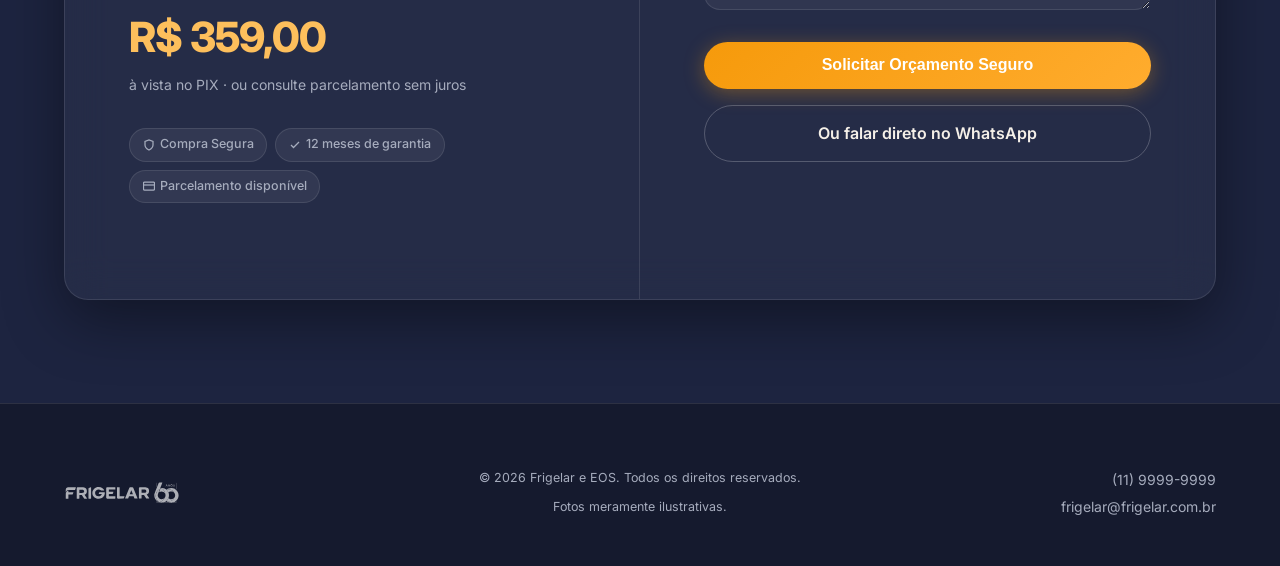
==== commit 871a0555: "refactor: moderniza landing Frigelar (lp-tpl-01) - Navbar sticky com glassmorphism ao scroll + CTA n" ====
--- a/FRIGELAR/index.html
+++ b/FRIGELAR/index.html
@@ -3,24 +3,25 @@
 <head>
   <meta charset="UTF-8">
   <meta name="viewport" content="width=device-width, initial-scale=1.0">
-  <meta name="description" content="EOS Turbo Vento: O ventilador que transforma o seu ambiente. Motor DC silencioso, iluminação LED inteligente e controle total pelo remoto.">
-  <title>Frigelar | EOS Turbo Vento</title>
+  <meta name="description" content="EOS Turbo Vento: O ventilador de teto que transforma o seu ambiente. Motor DC silencioso, iluminação LED inteligente e controle total pelo remoto. Frigelar.">
+  <title>Frigelar | EOS Turbo Vento — Silêncio e Elegância no Teto</title>
   <link rel="stylesheet" href="css/style.css">
 </head>
 <body>
 
-  <!-- Section 0: Navbar Mínima -->
-  <header class="navbar">
+  <!-- Navbar -->
+  <header class="navbar" id="navbar">
     <div class="container">
       <a href="#" class="logo">
         <img src="images/logo.svg" alt="Logo Frigelar">
       </a>
+      <a href="#orcamento" class="btn btn-primary nav-cta">Solicitar Orçamento</a>
     </div>
   </header>
 
-  <!-- Section 1: Hero -->
+  <!-- Hero -->
   <section class="hero" id="hero">
-    <div class="glow-container">
+    <div class="glow-container" aria-hidden="true">
       <div class="glow glow-blue glow-1"></div>
       <div class="glow glow-gold glow-2"></div>
     </div>
@@ -28,209 +29,271 @@
       <div class="hero-content reveal">
         <span class="overline">Frigelar EOS</span>
         <h1>O silêncio que <span class="text-script">transforma</span> o seu ambiente.</h1>
-        <p class="text-secondary">EOS Turbo Vento: motor DC ultra silencioso, iluminação LED com 3 temperaturas e controle total pelo remoto. Para transformar cada cômodo em exatamente o que você quer que ele seja.</p>
+        <p class="text-secondary">Motor DC ultra silencioso, iluminação LED com 3 temperaturas e controle total pelo remoto. Para transformar cada cômodo em exatamente o que você quer que ele seja.</p>
         <div class="hero-ctas">
-          <a href="#orcamento" class="btn btn-primary">Solicitar Orçamento</a>
-          <a href="https://wa.me/5511999999999?text=Olá!%20Tenho%20interesse%20no%20EOS%20Turbo%20Vento%20e%20gostaria%20de%20mais%20informações." target="_blank" class="btn btn-outline">Falar no WhatsApp</a>
+          <a href="#orcamento" class="btn btn-primary" id="hero-cta-orcamento">Solicitar Orçamento</a>
+          <a href="https://wa.me/5511999999999?text=Olá!%20Tenho%20interesse%20no%20EOS%20Turbo%20Vento%20e%20gostaria%20de%20mais%20informações." target="_blank" class="btn btn-outline" id="hero-cta-whatsapp">Falar no WhatsApp</a>
         </div>
       </div>
       <div class="hero-image reveal stagger-1">
-        <img src="images/03(1).png" alt="Ventilador EOS Turbo Vento com controle remoto">
-      </div>
-    </div>
-  </section>
-
-  <!-- Section 2: Trust Bar -->
+        <div class="hero-image-wrap">
+          <img src="images/03(1).png" alt="Ventilador EOS Turbo Vento com controle remoto" width="576" height="576">
+        </div>
+      </div>
+    </div>
+  </section>
+
+  <!-- Trust Bar -->
   <section class="trust-bar bg-secondary">
     <div class="container trust-grid">
       <div class="trust-item reveal">
+        <div class="trust-icon" aria-hidden="true">
+          <svg width="28" height="28" viewBox="0 0 24 24" fill="none" stroke="currentColor" stroke-width="1.8" stroke-linecap="round" stroke-linejoin="round"><rect x="2" y="7" width="20" height="14" rx="2"/><path d="M16 7V5a2 2 0 0 0-2-2h-4a2 2 0 0 0-2 2v2"/><path d="M12 12v4"/><path d="M10 14h4"/></svg>
+        </div>
         <strong>35+ ANOS</strong>
-        <span class="text-secondary">No Mercado</span>
+        <span class="trust-label">No Mercado</span>
       </div>
       <div class="trust-item reveal stagger-1">
+        <div class="trust-icon" aria-hidden="true">
+          <svg width="28" height="28" viewBox="0 0 24 24" fill="none" stroke="currentColor" stroke-width="1.8" stroke-linecap="round" stroke-linejoin="round"><path d="M17 21v-2a4 4 0 0 0-4-4H5a4 4 0 0 0-4 4v2"/><circle cx="9" cy="7" r="4"/><path d="M23 21v-2a4 4 0 0 0-3-3.87"/><path d="M16 3.13a4 4 0 0 1 0 7.75"/></svg>
+        </div>
         <strong>1.500+</strong>
-        <span class="text-secondary">Assistências Autorizadas</span>
+        <span class="trust-label">Assistências Autorizadas</span>
       </div>
       <div class="trust-item reveal stagger-2">
+        <div class="trust-icon" aria-hidden="true">
+          <svg width="28" height="28" viewBox="0 0 24 24" fill="none" stroke="currentColor" stroke-width="1.8" stroke-linecap="round" stroke-linejoin="round"><path d="M13 2 3 14h9l-1 8 10-12h-9l1-8z"/></svg>
+        </div>
         <strong>MOTOR DC</strong>
-        <span class="text-secondary">Silencioso e Econômico</span>
+        <span class="trust-label">Silencioso e Econômico</span>
       </div>
       <div class="trust-item reveal stagger-3">
+        <div class="trust-icon" aria-hidden="true">
+          <svg width="28" height="28" viewBox="0 0 24 24" fill="none" stroke="currentColor" stroke-width="1.8" stroke-linecap="round" stroke-linejoin="round"><path d="M12 22s8-4 8-10V5l-8-3-8 3v7c0 6 8 10 8 10z"/></svg>
+        </div>
         <strong>12 MESES</strong>
-        <span class="text-secondary">De Garantia</span>
-      </div>
-    </div>
-  </section>
-
-  <!-- Section 3: Lifestyle / Transformação -->
+        <span class="trust-label">De Garantia</span>
+      </div>
+    </div>
+  </section>
+
+  <!-- Lifestyle -->
   <section class="lifestyle" id="lifestyle">
     <div class="container lifestyle-grid">
       <div class="lifestyle-image reveal">
-        <img src="images/03(1).png" alt="Ventilador EOS instalado em ambiente moderno">
+        <img src="images/03(1).png" alt="Ventilador EOS instalado em ambiente moderno" loading="lazy">
       </div>
       <div class="lifestyle-content reveal stagger-1">
+        <span class="overline">Design e Conforto</span>
         <h2>Conforto no teto. <br><span class="text-script">Elegância</span> no espaço.</h2>
         <p class="text-secondary">Um ventilador que não briga com a sua decoração. O EOS Turbo Vento entrega duas soluções definitivas em uma única peça: ventilação altamente eficiente e iluminação versátil para todos os momentos do seu dia.</p>
       </div>
     </div>
   </section>
 
-  <!-- Section 4: Benefícios -->
+  <!-- Features / Benefícios -->
   <section class="features bg-secondary" id="beneficios" style="position: relative; overflow: hidden;">
-    <div class="glow-container">
+    <div class="glow-container" aria-hidden="true">
       <div class="glow glow-blue glow-3"></div>
-      <div class="glow glow-gold glow-1" style="opacity: 0.2; right: -20%; left: auto; top: 10%;"></div>
-    </div>
-    <div class="container">
+      <div class="glow glow-gold glow-1" style="opacity: 0.18; right: -20%; left: auto; top: 10%;"></div>
+    </div>
+    <div class="container" style="position: relative; z-index: 1;">
       <div class="features-header reveal">
+        <span class="overline">Benefícios</span>
         <h2>Por que escolher o <span class="text-script">Turbo Vento?</span></h2>
+        <p>Tecnologia pensada para quem exige o melhor em conforto e eficiência.</p>
       </div>
       <div class="features-grid">
         <div class="feature-card reveal">
-          <div class="feature-icon">
-            <svg width="24" height="24" viewBox="0 0 24 24" fill="none" stroke="currentColor" stroke-width="2" stroke-linecap="round" stroke-linejoin="round"><path d="M11 12a1 1 0 1 0 2 0 1 1 0 1 0-2 0"></path><path d="M12 2v2"></path><path d="M12 20v2"></path><path d="M5 5l1.5 1.5"></path><path d="M17.5 17.5L19 19"></path><path d="M2 12h2"></path><path d="M20 12h2"></path><path d="M5 19l1.5-1.5"></path><path d="M17.5 6.5L19 5"></path></svg>
+          <div class="feature-icon" aria-hidden="true">
+            <svg width="26" height="26" viewBox="0 0 24 24" fill="none" stroke="currentColor" stroke-width="2" stroke-linecap="round" stroke-linejoin="round"><path d="M9.59 4.59A2 2 0 1 1 11 8H2m10.59 11.41A2 2 0 1 0 14 16H2m15.73-8.27A2.5 2.5 0 1 1 19.5 12H2"/></svg>
           </div>
           <h3>Silêncio Absoluto</h3>
-          <p class="text-secondary">Operação entre 35 e 45 dB graças ao motor DC. Seu sono, seu trabalho e seu foco agradecem.</p>
+          <p>Operação entre 35 e 45 dB graças ao motor DC. Seu sono, seu trabalho e seu foco agradecem.</p>
         </div>
         <div class="feature-card reveal stagger-1">
-          <div class="feature-icon">
-            <svg width="24" height="24" viewBox="0 0 24 24" fill="none" stroke="currentColor" stroke-width="2" stroke-linecap="round" stroke-linejoin="round"><circle cx="12" cy="12" r="4"></circle><path d="M12 2v2"></path><path d="M12 20v2"></path><path d="M4.93 4.93l1.41 1.41"></path><path d="M17.66 17.66l1.41 1.41"></path><path d="M2 12h2"></path><path d="M20 12h2"></path><path d="M6.34 17.66l-1.41 1.41"></path><path d="M19.07 4.93l-1.41 1.41"></path></svg>
+          <div class="feature-icon" aria-hidden="true">
+            <svg width="26" height="26" viewBox="0 0 24 24" fill="none" stroke="currentColor" stroke-width="2" stroke-linecap="round" stroke-linejoin="round"><circle cx="12" cy="12" r="4"/><path d="M12 2v2"/><path d="M12 20v2"/><path d="M4.93 4.93l1.41 1.41"/><path d="M17.66 17.66l1.41 1.41"/><path d="M2 12h2"/><path d="M20 12h2"/><path d="M6.34 17.66l-1.41 1.41"/><path d="M19.07 4.93l-1.41 1.41"/></svg>
           </div>
           <h3>Iluminação Inteligente</h3>
-          <p class="text-secondary">Escolha entre luz quente (3000K), neutra (4500K) ou fria (6000K). A luz certa para qualquer hora.</p>
+          <p>Escolha entre luz quente (3000K), neutra (4500K) ou fria (6000K). A luz certa para qualquer hora.</p>
         </div>
         <div class="feature-card reveal stagger-2">
-          <div class="feature-icon">
-            <svg width="24" height="24" viewBox="0 0 24 24" fill="none" stroke="currentColor" stroke-width="2" stroke-linecap="round" stroke-linejoin="round"><path d="M4 12v-3a3 3 0 0 1 3-3h13m-3-3l3 3-3 3"></path><path d="M20 12v3a3 3 0 0 1-3 3H4m3 3l-3-3 3-3"></path></svg>
+          <div class="feature-icon" aria-hidden="true">
+            <svg width="26" height="26" viewBox="0 0 24 24" fill="none" stroke="currentColor" stroke-width="2" stroke-linecap="round" stroke-linejoin="round"><path d="M4 12v-3a3 3 0 0 1 3-3h13m-3-3l3 3-3 3"/><path d="M20 12v3a3 3 0 0 1-3 3H4m3 3l-3-3 3-3"/></svg>
           </div>
           <h3>Conforto o Ano Todo</h3>
-          <p class="text-secondary">Sistema de reversão de fluxo embutido. Ar refrescante no verão, renovação de ar no inverno.</p>
-        </div>
-      </div>
-    </div>
-  </section>
-
-  <!-- Section 5: Specs Técnicas -->
+          <p>Sistema de reversão de fluxo embutido. Ar refrescante no verão, renovação de ar no inverno.</p>
+        </div>
+      </div>
+    </div>
+  </section>
+
+  <!-- Specs Técnicas -->
   <section class="specs" id="specs">
     <div class="container specs-container reveal">
-      <h2 style="text-align: center; margin-bottom: 2rem;">Especificações Técnicas</h2>
-      <div class="spec-row">
-        <span>Potência</span>
-        <span>150W (Motor DC de alta eficiência)</span>
-      </div>
-      <div class="spec-row">
-        <span>Diâmetro</span>
-        <span>106 cm (Perfeito para diversos ambientes)</span>
-      </div>
-      <div class="spec-row">
-        <span>Voltagem</span>
-        <span>Bivolt Automático</span>
-      </div>
-      <div class="spec-row">
-        <span>Garantia</span>
-        <span>12 meses (Garantia Legal Frigelar)</span>
-      </div>
-      <div class="spec-row">
-        <span>Recursos Extras</span>
-        <span>Timer 8h, 6 velocidades, Modo Inverno</span>
-      </div>
-    </div>
-  </section>
-
-  <!-- Section 6: FAQ -->
+      <div class="specs-header">
+        <span class="overline">Ficha Técnica</span>
+        <h2>Especificações <span class="text-script">Técnicas</span></h2>
+      </div>
+      <div class="spec-table">
+        <div class="spec-row">
+          <span class="spec-label">Potência</span>
+          <span class="spec-value">150W — Motor DC de alta eficiência</span>
+        </div>
+        <div class="spec-row">
+          <span class="spec-label">Diâmetro</span>
+          <span class="spec-value">106 cm</span>
+        </div>
+        <div class="spec-row">
+          <span class="spec-label">Voltagem</span>
+          <span class="spec-value"><span class="spec-badge">Bivolt Automático</span></span>
+        </div>
+        <div class="spec-row">
+          <span class="spec-label">Nível de Ruído</span>
+          <span class="spec-value">35 — 45 dB</span>
+        </div>
+        <div class="spec-row">
+          <span class="spec-label">Garantia</span>
+          <span class="spec-value"><span class="spec-badge">12 meses Frigelar</span></span>
+        </div>
+        <div class="spec-row">
+          <span class="spec-label">Recursos Extras</span>
+          <span class="spec-value">Timer 8h · 6 velocidades · Modo Inverno</span>
+        </div>
+      </div>
+    </div>
+  </section>
+
+  <!-- FAQ -->
   <section class="faq bg-secondary" id="faq">
     <div class="container faq-container reveal">
-      <h2 style="text-align: center; margin-bottom: 2rem;">Perguntas Frequentes</h2>
-      <div class="accordion">
-        <div class="accordion-item">
-          <div class="accordion-header">
+      <div class="faq-header">
+        <span class="overline">Dúvidas</span>
+        <h2>Perguntas <span class="text-script">Frequentes</span></h2>
+      </div>
+      <div class="accordion" role="list">
+        <div class="accordion-item" role="listitem">
+          <div class="accordion-header" role="button" aria-expanded="false" tabindex="0" id="faq-q1">
             O ventilador faz muito barulho?
-            <span class="accordion-icon">+</span>
-          </div>
-          <div class="accordion-content">
-            <p class="text-secondary">Não. O motor DC garante uma operação extremamente silenciosa, emitindo apenas de 35 a 45 dB (como um sussurro), ideal para quartos e escritórios.</p>
-          </div>
-        </div>
-        <div class="accordion-item">
-          <div class="accordion-header">
+            <span class="accordion-icon" aria-hidden="true">+</span>
+          </div>
+          <div class="accordion-content" role="region" aria-labelledby="faq-q1">
+            <p>Não. O motor DC garante operação extremamente silenciosa, emitindo apenas de 35 a 45 dB — como um sussurro — ideal para quartos e escritórios.</p>
+          </div>
+        </div>
+        <div class="accordion-item" role="listitem">
+          <div class="accordion-header" role="button" aria-expanded="false" tabindex="0" id="faq-q2">
             Funciona na minha rede elétrica?
-            <span class="accordion-icon">+</span>
-          </div>
-          <div class="accordion-content">
-            <p class="text-secondary">Sim! O EOS Turbo Vento é bivolt automático, o que significa que funciona perfeitamente em redes de 110V ou 220V sem a necessidade de chaves seletoras ou adaptadores.</p>
-          </div>
-        </div>
-        <div class="accordion-item">
-          <div class="accordion-header">
+            <span class="accordion-icon" aria-hidden="true">+</span>
+          </div>
+          <div class="accordion-content" role="region" aria-labelledby="faq-q2">
+            <p>Sim! O EOS Turbo Vento é bivolt automático — funciona em 110V ou 220V sem chaves seletoras ou adaptadores.</p>
+          </div>
+        </div>
+        <div class="accordion-item" role="listitem">
+          <div class="accordion-header" role="button" aria-expanded="false" tabindex="0" id="faq-q3">
             Como funciona a iluminação LED?
-            <span class="accordion-icon">+</span>
-          </div>
-          <div class="accordion-content">
-            <p class="text-secondary">O painel LED já vem integrado e oferece 3 temperaturas de cor: quente (3000K), neutra (4500K) e fria (6000K). Você pode alternar entre elas com apenas um botão no controle remoto.</p>
-          </div>
-        </div>
-        <div class="accordion-item">
-          <div class="accordion-header">
+            <span class="accordion-icon" aria-hidden="true">+</span>
+          </div>
+          <div class="accordion-content" role="region" aria-labelledby="faq-q3">
+            <p>O painel LED integrado oferece 3 temperaturas de cor: quente (3000K), neutra (4500K) e fria (6000K). Alterne entre elas com um botão no controle remoto.</p>
+          </div>
+        </div>
+        <div class="accordion-item" role="listitem">
+          <div class="accordion-header" role="button" aria-expanded="false" tabindex="0" id="faq-q4">
             A instalação é complicada?
-            <span class="accordion-icon">+</span>
-          </div>
-          <div class="accordion-content">
-            <p class="text-secondary">A instalação segue o padrão de qualquer ventilador de teto comum. Recomendamos que seja feita por um eletricista profissional para garantir sua segurança e o funcionamento perfeito do produto.</p>
-          </div>
-        </div>
-      </div>
-    </div>
-  </section>
-
-  <!-- Section 7: Conversão -->
+            <span class="accordion-icon" aria-hidden="true">+</span>
+          </div>
+          <div class="accordion-content" role="region" aria-labelledby="faq-q4">
+            <p>A instalação segue o padrão de qualquer ventilador de teto. Recomendamos um eletricista profissional para garantir segurança e funcionamento perfeito.</p>
+          </div>
+        </div>
+      </div>
+    </div>
+  </section>
+
+  <!-- Conversão -->
   <section class="conversion" id="orcamento">
     <div class="container reveal">
-      <div class="conversion-wrapper">
-        <h2>Tecnologia <span class="text-script">premium.</span><br>Preço que faz sentido.</h2>
-        <div class="price-block">
-          <span class="price-old">De R$ 779,00</span>
-          <span class="price-new">Por R$ 359,00 à vista no PIX</span>
-          <span class="text-secondary">Ou consulte parcelamento sem juros</span>
-        </div>
-        <form action="#" method="POST" class="conversion-form">
-          <div class="form-group">
-            <input type="text" name="nome" placeholder="Seu nome" class="form-control" required>
-          </div>
-          <div class="form-group">
-            <input type="email" name="email" placeholder="Seu e-mail" class="form-control" required>
-          </div>
-          <div class="form-group">
-            <input type="tel" name="telefone" placeholder="Seu telefone (opcional)" class="form-control">
-          </div>
-          <div class="form-group">
-            <textarea name="mensagem" placeholder="Alguma dúvida específica? (opcional)" class="form-control"></textarea>
-          </div>
-          <div class="conversion-ctas">
-            <button type="submit" class="btn btn-primary" style="width: 100%;">Solicitar Orçamento Seguro</button>
-            <a href="https://wa.me/5511999999999?text=Olá!%20Tenho%20interesse%20no%20EOS%20Turbo%20Vento%20e%20gostaria%20de%20mais%20informações." target="_blank" class="btn btn-outline">Ou falar direto no WhatsApp</a>
-          </div>
-        </form>
-      </div>
-    </div>
-  </section>
-
-  <!-- Section 8: Footer -->
+      <div class="conversion-inner">
+        <div class="conversion-grid">
+          <!-- Lado esquerdo: preço + benefícios -->
+          <div class="conversion-left">
+            <div>
+              <span class="overline">Oferta Especial</span>
+              <h2 style="margin-top: 0.75rem;">Tecnologia <span class="text-script">premium.</span><br>Preço que faz sentido.</h2>
+            </div>
+            <div class="price-block">
+              <span class="price-old">De R$ 779,00</span>
+              <span class="price-new">R$ 359,00</span>
+              <span class="price-note">à vista no PIX · ou consulte parcelamento sem juros</span>
+            </div>
+            <div class="conversion-badges">
+              <span class="badge">
+                <svg width="12" height="12" viewBox="0 0 24 24" fill="none" stroke="currentColor" stroke-width="2.5"><path d="M12 22s8-4 8-10V5l-8-3-8 3v7c0 6 8 10 8 10z"/></svg>
+                Compra Segura
+              </span>
+              <span class="badge">
+                <svg width="12" height="12" viewBox="0 0 24 24" fill="none" stroke="currentColor" stroke-width="2.5"><polyline points="20 6 9 17 4 12"/></svg>
+                12 meses de garantia
+              </span>
+              <span class="badge">
+                <svg width="12" height="12" viewBox="0 0 24 24" fill="none" stroke="currentColor" stroke-width="2.5"><rect x="1" y="4" width="22" height="16" rx="2"/><path d="M1 10h22"/></svg>
+                Parcelamento disponível
+              </span>
+            </div>
+          </div>
+          <!-- Lado direito: formulário -->
+          <div class="conversion-right">
+            <p class="conversion-form-title">Fale com um especialista Frigelar</p>
+            <form action="#" method="POST" class="conversion-form" id="form-orcamento" novalidate>
+              <div class="form-group">
+                <input type="text" name="nome" placeholder="Seu nome completo" class="form-control" required id="input-nome" autocomplete="name">
+              </div>
+              <div class="form-group">
+                <input type="email" name="email" placeholder="Seu e-mail" class="form-control" required id="input-email" autocomplete="email">
+              </div>
+              <div class="form-group">
+                <input type="tel" name="telefone" placeholder="Seu telefone (opcional)" class="form-control" id="input-telefone" autocomplete="tel">
+              </div>
+              <div class="form-group">
+                <textarea name="mensagem" placeholder="Alguma dúvida específica? (opcional)" class="form-control" id="input-mensagem" rows="3"></textarea>
+              </div>
+              <div class="conversion-ctas">
+                <button type="submit" class="btn btn-primary" id="btn-submit">Solicitar Orçamento Seguro</button>
+                <a href="https://wa.me/5511999999999?text=Olá!%20Tenho%20interesse%20no%20EOS%20Turbo%20Vento%20e%20gostaria%20de%20mais%20informações." target="_blank" class="btn btn-outline" id="btn-whatsapp-form">Ou falar direto no WhatsApp</a>
+              </div>
+            </form>
+          </div>
+        </div>
+      </div>
+    </div>
+  </section>
+
+  <!-- Footer -->
   <footer class="footer bg-secondary">
     <div class="container">
-      <a href="#" class="footer-logo">
-        <img src="images/logo.svg" alt="Logo Frigelar">
-      </a>
-      <p class="text-secondary" style="font-size: var(--font-small);">(11) 9999-9999 | frigelar@frigelar.com.br</p>
-      <div class="footer-links">
-        <small>&copy; 2026 Frigelar e EOS. Todos os direitos reservados. Fotos ilustrativas.</small>
+      <div class="footer-inner">
+        <a href="#" class="footer-logo">
+          <img src="images/logo.svg" alt="Logo Frigelar">
+        </a>
+        <div class="footer-center">
+          <small>&copy; 2026 Frigelar e EOS. Todos os direitos reservados.</small>
+          <small>Fotos meramente ilustrativas.</small>
+        </div>
+        <div class="footer-contact">
+          <a href="tel:+551199999999">(11) 9999-9999</a>
+          <a href="mailto:frigelar@frigelar.com.br">frigelar@frigelar.com.br</a>
+        </div>
       </div>
     </div>
   </footer>
 
-  <!-- Floating WhatsApp CTA -->
-  <a href="https://wa.me/5511999999999?text=Olá!%20Tenho%20interesse%20no%20EOS%20Turbo%20Vento%20e%20gostaria%20de%20mais%20informações." class="floating-wa" target="_blank" aria-label="Fale conosco no WhatsApp">
-    <svg width="32" height="32" viewBox="0 0 24 24" fill="currentColor"><path d="M17.472 14.382c-.297-.149-1.758-.867-2.03-.967-.273-.099-.471-.148-.67.15-.197.297-.767.966-.94 1.164-.173.199-.347.223-.644.075-.297-.15-1.255-.463-2.39-1.475-.883-.788-1.48-1.761-1.653-2.059-.173-.297-.018-.458.13-.606.134-.133.298-.347.446-.52.149-.174.198-.298.298-.497.099-.198.05-.371-.025-.52-.075-.149-.669-1.612-.916-2.207-.242-.579-.487-.5-.669-.51a12.8 12.8 0 0 0-.57-.01c-.198 0-.52.074-.792.372-.272.297-1.04 1.016-1.04 2.479 0 1.462 1.065 2.875 1.213 3.074.149.198 2.096 3.2 5.077 4.487.709.306 1.262.489 1.694.625.712.227 1.36.195 1.871.118.571-.085 1.758-.719 2.006-1.413.248-.694.248-1.289.173-1.413-.074-.124-.272-.198-.57-.347m-5.421 7.403h-.004a9.87 9.87 0 0 1-5.031-1.378l-.361-.214-3.741.982.998-3.648-.235-.374a9.86 9.86 0 0 1-1.51-5.26c.001-5.45 4.436-9.884 9.888-9.884 2.64 0 5.122 1.03 6.988 2.898a9.825 9.825 0 0 1 2.893 6.994c-.003 5.45-4.437 9.884-9.885 9.884m8.413-18.297A11.815 11.815 0 0 0 12.05 0C5.495 0 .16 5.335.157 11.892c0 2.096.547 4.142 1.588 5.945L.057 24l6.305-1.654a11.882 11.882 0 0 0 5.683 1.448h.005c6.554 0 11.89-5.335 11.893-11.893a11.821 11.821 0 0 0-3.48-8.413Z"/></svg>
+  <!-- Floating WhatsApp -->
+  <a href="https://wa.me/5511999999999?text=Olá!%20Tenho%20interesse%20no%20EOS%20Turbo%20Vento%20e%20gostaria%20de%20mais%20informações." class="floating-wa" target="_blank" aria-label="Fale conosco no WhatsApp" id="floating-whatsapp">
+    <span class="floating-wa-label">Fale no WhatsApp</span>
+    <svg width="30" height="30" viewBox="0 0 24 24" fill="currentColor" aria-hidden="true"><path d="M17.472 14.382c-.297-.149-1.758-.867-2.03-.967-.273-.099-.471-.148-.67.15-.197.297-.767.966-.94 1.164-.173.199-.347.223-.644.075-.297-.15-1.255-.463-2.39-1.475-.883-.788-1.48-1.761-1.653-2.059-.173-.297-.018-.458.13-.606.134-.133.298-.347.446-.52.149-.174.198-.298.298-.497.099-.198.05-.371-.025-.52-.075-.149-.669-1.612-.916-2.207-.242-.579-.487-.5-.669-.51a12.8 12.8 0 0 0-.57-.01c-.198 0-.52.074-.792.372-.272.297-1.04 1.016-1.04 2.479 0 1.462 1.065 2.875 1.213 3.074.149.198 2.096 3.2 5.077 4.487.709.306 1.262.489 1.694.625.712.227 1.36.195 1.871.118.571-.085 1.758-.719 2.006-1.413.248-.694.248-1.289.173-1.413-.074-.124-.272-.198-.57-.347m-5.421 7.403h-.004a9.87 9.87 0 0 1-5.031-1.378l-.361-.214-3.741.982.998-3.648-.235-.374a9.86 9.86 0 0 1-1.51-5.26c.001-5.45 4.436-9.884 9.888-9.884 2.64 0 5.122 1.03 6.988 2.898a9.825 9.825 0 0 1 2.893 6.994c-.003 5.45-4.437 9.884-9.885 9.884m8.413-18.297A11.815 11.815 0 0 0 12.05 0C5.495 0 .16 5.335.157 11.892c0 2.096.547 4.142 1.588 5.945L.057 24l6.305-1.654a11.882 11.882 0 0 0 5.683 1.448h.005c6.554 0 11.89-5.335 11.893-11.893a11.821 11.821 0 0 0-3.48-8.413Z"/></svg>
   </a>
 
   <script src="js/main.js"></script>
--- a/FRIGELAR/css/style.css
+++ b/FRIGELAR/css/style.css
@@ -1,600 +1,618 @@
-@import url('https://fonts.googleapis.com/css2?family=Inter:wght@400;600;700;800&family=Playfair+Display:ital@1&display=swap');
-
+@import url('https://fonts.googleapis.com/css2?family=Inter:wght@400;500;600;700;800&family=Playfair+Display:ital@1&display=swap');
+
+/* ===========================
+   DESIGN TOKENS
+=========================== */
 :root {
-  /* Colors */
-  --color-bg-primary: #1D2440;
-  --color-bg-secondary: #151A2E;
-  --color-text-primary: #F5F0E8;
-  --color-text-secondary: #A6ACBD;
-  --color-accent-gold: #FDBF5C;
-  --color-action-primary: #F69A0B;
-  --color-action-hover: #E08A06;
-  --color-alert: #D43A00;
-  --color-border: rgba(255, 255, 255, 0.1);
-  --color-text-inverse: #FFFFFF;
-  --color-whatsapp: #25D366;
-
-  /* Typography */
-  --font-h1: clamp(2.5rem, 5vw + 1rem, 5.5rem);
-  --font-h2: clamp(2rem, 4vw + 1rem, 3.5rem);
-  --font-h3: clamp(1.5rem, 3vw + 0.5rem, 2.5rem);
-  --font-h4: clamp(1.25rem, 2vw + 0.5rem, 1.75rem);
-  --font-body-large: clamp(1.125rem, 1vw + 0.75rem, 1.25rem);
-  --font-body: 1rem;
-  --font-small: 0.875rem;
-  --font-overline: 1.32rem; /* 35% larger than 0.975rem */
-
-  /* Spacing */
-  --space-3xs: 0.25rem;
-  --space-2xs: 0.5rem;
-  --space-xs: 0.75rem;
-  --space-sm: 1rem;
-  --space-md: 1.5rem;
-  --space-lg: 2rem;
-  --space-xl: 3rem;
-  --space-2xl: 4rem;
-  --space-3xl: 6rem;
-  --section-pad: clamp(4rem, 8vw, 8rem);
-
-  /* Motion */
-  --transition-fast: 0.15s ease-in-out;
-  --transition-base: 0.3s cubic-bezier(0.25, 0.46, 0.45, 0.94);
-  --transition-slow: 0.6s cubic-bezier(0.22, 1, 0.36, 1);
-}
-
-/* Reset */
-*, *::before, *::after {
-  box-sizing: border-box;
-  margin: 0;
-  padding: 0;
-}
-
-html {
-  scroll-behavior: smooth;
-}
-
+  --color-bg-primary:    #1D2440;
+  --color-bg-secondary:  #151A2E;
+  --color-bg-card:       rgba(255, 255, 255, 0.04);
+  --color-text-primary:  #F5F0E8;
+  --color-text-secondary:#A6ACBD;
+  --color-accent-gold:   #FDBF5C;
+  --color-action-primary:#F69A0B;
+  --color-action-hover:  #E08A06;
+  --color-border:        rgba(255, 255, 255, 0.10);
+  --color-border-hover:  rgba(255, 255, 255, 0.22);
+  --color-text-inverse:  #FFFFFF;
+  --color-whatsapp:      #25D366;
+
+  --font-h1:        clamp(2.4rem, 5vw + 0.8rem, 5rem);
+  --font-h2:        clamp(1.9rem, 3.5vw + 0.8rem, 3.2rem);
+  --font-h3:        clamp(1.1rem, 1.5vw + 0.4rem, 1.45rem);
+  --font-body-lg:   clamp(1.05rem, 1vw + 0.5rem, 1.2rem);
+  --font-body:      1rem;
+  --font-sm:        0.875rem;
+  --font-overline:  0.72rem;
+
+  --sp-3xs: 0.25rem;
+  --sp-2xs: 0.5rem;
+  --sp-xs:  0.75rem;
+  --sp-sm:  1rem;
+  --sp-md:  1.5rem;
+  --sp-lg:  2rem;
+  --sp-xl:  3rem;
+  --sp-2xl: 4rem;
+  --sp-3xl: 6rem;
+  --section-pad: clamp(4rem, 8vw, 7rem);
+
+  --ease-fast:  0.15s ease-in-out;
+  --ease-base:  0.3s cubic-bezier(0.25, 0.46, 0.45, 0.94);
+  --ease-slow:  0.65s cubic-bezier(0.22, 1, 0.36, 1);
+
+  --radius-sm:  8px;
+  --radius-md:  16px;
+  --radius-lg:  24px;
+  --radius-pill:50px;
+}
+
+/* RESET */
+*, *::before, *::after { box-sizing: border-box; margin: 0; padding: 0; }
+html { scroll-behavior: smooth; }
 body {
   font-family: 'Inter', sans-serif;
   background-color: var(--color-bg-primary);
   color: var(--color-text-primary);
-  line-height: 1.6;
+  line-height: 1.65;
   -webkit-font-smoothing: antialiased;
   overflow-x: hidden;
 }
-
-img, svg {
-  display: block;
-  max-width: 100%;
-}
-
-a {
-  text-decoration: none;
-  color: inherit;
-}
-
-ul {
-  list-style: none;
-}
-
-/* Typography Base */
-h1 {
-  font-size: var(--font-h1);
-  font-weight: 800;
-  line-height: 1.1;
-  letter-spacing: -0.03em;
-}
-
-h2 {
-  font-size: var(--font-h2);
-  font-weight: 700;
-  line-height: 1.2;
-  letter-spacing: -0.02em;
-}
-
-h3 {
-  font-size: var(--font-h3);
-  font-weight: 600;
-  line-height: 1.3;
-}
-
-h4 {
-  font-size: var(--font-h4);
-  font-weight: 600;
-  line-height: 1.4;
-}
+img, svg { display: block; max-width: 100%; }
+a { text-decoration: none; color: inherit; }
+ul { list-style: none; }
+
+/* TYPOGRAPHY */
+h1 { font-size: var(--font-h1); font-weight: 800; line-height: 1.08; letter-spacing: -0.03em; }
+h2 { font-size: var(--font-h2); font-weight: 700; line-height: 1.18; letter-spacing: -0.02em; }
+h3 { font-size: var(--font-h3); font-weight: 600; line-height: 1.35; }
 
 .text-script {
   font-family: 'Playfair Display', serif;
   font-style: italic;
-  font-weight: normal;
+  font-weight: 400;
   color: var(--color-accent-gold);
 }
-
-.text-secondary {
-  color: var(--color-text-secondary);
-}
+.text-secondary { color: var(--color-text-secondary); }
 
 .overline {
+  display: inline-flex;
+  align-items: center;
+  gap: var(--sp-xs);
   font-size: var(--font-overline);
-  font-weight: 600;
+  font-weight: 700;
   text-transform: uppercase;
-  letter-spacing: 0.1em;
+  letter-spacing: 0.18em;
   color: var(--color-accent-gold);
 }
-
-/* Layout Utilities */
-.container {
-  max-width: 1200px;
-  margin: 0 auto;
-  padding: 0 var(--space-md);
-}
-
-section {
-  padding: var(--section-pad) 0;
-}
-
-.bg-secondary {
-  background-color: var(--color-bg-secondary);
-}
-
-/* Components */
+.overline::before {
+  content: '';
+  display: inline-block;
+  width: 24px;
+  height: 2px;
+  background: var(--color-accent-gold);
+  border-radius: 2px;
+}
+
+/* LAYOUT */
+.container { max-width: 1200px; margin: 0 auto; padding: 0 var(--sp-md); }
+@media (max-width: 480px) { .container { padding: 0 var(--sp-sm); } }
+section { padding: var(--section-pad) 0; }
+.bg-secondary { background-color: var(--color-bg-secondary); }
+
+/* BUTTONS */
 .btn {
   display: inline-flex;
   align-items: center;
   justify-content: center;
-  padding: 1rem 2rem;
-  border-radius: 50px;
-  font-size: 1.125rem;
+  gap: var(--sp-2xs);
+  padding: 0.9rem 1.9rem;
+  border-radius: var(--radius-pill);
+  font-size: 1rem;
   font-weight: 600;
   cursor: pointer;
-  transition: transform var(--transition-base), background-color var(--transition-base), border-color var(--transition-base), color var(--transition-base);
   border: none;
-}
-
+  transition: transform var(--ease-base), background-color var(--ease-base), border-color var(--ease-base), color var(--ease-base), box-shadow var(--ease-base);
+  white-space: nowrap;
+}
 .btn-primary {
-  background-color: var(--color-action-primary);
-  color: var(--color-text-inverse);
-}
-
+  background: linear-gradient(135deg, var(--color-action-primary), #FFAC2E);
+  color: #fff;
+  box-shadow: 0 4px 20px rgba(246, 154, 11, 0.35);
+}
 .btn-primary:hover {
-  background-color: var(--color-action-hover);
-  transform: scale(1.02);
-}
-
+  background: linear-gradient(135deg, var(--color-action-hover), #F69A0B);
+  transform: translateY(-2px);
+  box-shadow: 0 8px 28px rgba(246, 154, 11, 0.50);
+}
 .btn-outline {
   background-color: transparent;
-  border: 1px solid var(--color-border);
+  border: 1.5px solid var(--color-border-hover);
   color: var(--color-text-primary);
 }
-
 .btn-outline:hover {
   border-color: var(--color-action-primary);
   color: var(--color-action-primary);
-}
-
-/* Navbar */
+  transform: translateY(-2px);
+}
+
+/* NAVBAR */
 .navbar {
-  padding: var(--space-md) 0;
-  position: absolute;
-  top: 0;
-  left: 0;
+  position: fixed;
+  top: 0; left: 0;
   width: 100%;
-  z-index: 100;
-}
-
-.navbar .container {
-  display: flex;
-  justify-content: space-between;
-  align-items: center;
-}
-
-.logo {
-  position: relative;
-  display: inline-flex;
-  align-items: center;
-  justify-content: center;
-}
-
+  z-index: 200;
+  padding: 1.2rem 0;
+  transition: padding var(--ease-base), background-color var(--ease-base), box-shadow var(--ease-base);
+}
+.navbar.scrolled {
+  background-color: rgba(21, 26, 46, 0.85);
+  backdrop-filter: blur(20px);
+  -webkit-backdrop-filter: blur(20px);
+  padding: 0.7rem 0;
+  box-shadow: 0 1px 24px rgba(0,0,0,0.4);
+  border-bottom: 1px solid var(--color-border);
+}
+.navbar .container { display: flex; justify-content: space-between; align-items: center; }
+
+.logo { position: relative; display: inline-flex; align-items: center; }
 .logo::before {
   content: '';
   position: absolute;
-  top: 50%;
-  left: 50%;
-  width: 200%;
-  height: 150%;
-  background: radial-gradient(ellipse at center, rgba(0,180,255,0.8) 0%, rgba(0,180,255,0) 75%);
+  top: 50%; left: 50%;
+  width: 220%; height: 160%;
+  background: radial-gradient(ellipse at center, rgba(0,180,255,0.6) 0%, transparent 70%);
   transform: translate(-50%, -50%);
-  filter: blur(25px);
+  filter: blur(28px);
   z-index: -1;
   pointer-events: none;
 }
-
 .logo img {
-  height: 50px;
-  width: auto;
+  height: 44px; width: auto;
+  position: relative; z-index: 1;
+  filter: brightness(0) invert(1);
+}
+.nav-cta { display: none; }
+@media (min-width: 768px) { .nav-cta { display: inline-flex; } }
+
+/* HERO */
+.hero {
+  min-height: 100svh;
+  display: flex;
+  align-items: center;
+  padding-top: 90px;
   position: relative;
-  z-index: 1;
-  filter: brightness(0) invert(1);
-}
-
-/* Hero Section */
-.hero {
-  min-height: 100vh;
-  display: flex;
-  align-items: center;
-  padding-top: calc(var(--section-pad) + 60px);
-  position: relative;
-}
-
+  overflow: hidden;
+}
 .hero-grid {
   display: grid;
   grid-template-columns: 1fr;
-  gap: var(--space-xl);
-  align-items: center;
-}
-
+  gap: var(--sp-xl);
+  align-items: center;
+}
 @media (min-width: 992px) {
-  .hero-grid {
-    grid-template-columns: 5fr 7fr;
-  }
-}
-
+  .hero-grid { grid-template-columns: 5fr 7fr; gap: var(--sp-2xl); }
+}
+.hero-image { order: -1; }
+@media (min-width: 992px) { .hero-image { order: 0; } }
 .hero-content {
   display: flex;
   flex-direction: column;
-  gap: var(--space-lg);
-}
-
+  gap: var(--sp-lg);
+  text-align: center;
+}
+@media (min-width: 992px) { .hero-content { text-align: left; } }
 .hero-ctas {
   display: flex;
-  gap: var(--space-md);
+  gap: var(--sp-sm);
   flex-wrap: wrap;
-}
-
+  justify-content: center;
+}
+@media (min-width: 992px) { .hero-ctas { justify-content: flex-start; } }
 .hero-image {
   position: relative;
   display: flex;
   justify-content: center;
   align-items: center;
 }
-
-.hero-image img {
-  max-height: 70vh;
-  object-fit: contain;
-  /* Soft floating effect */
-  animation: float 4s ease-in-out infinite;
-}
-
+.hero-image-wrap {
+  border-radius: 28px;
+  overflow: hidden;
+  max-width: 576px;
+  width: 100%;
+  box-shadow: 0 32px 80px rgba(0, 140, 255, 0.22), 0 0 0 1px rgba(255,255,255,0.08);
+  animation: float 4.5s ease-in-out infinite;
+}
+.hero-image-wrap img {
+  width: 100%;
+  max-height: 66vw;
+  object-fit: cover;
+  display: block;
+  border-radius: 28px;
+}
+@media (min-width: 992px) {
+  .hero-image-wrap { max-width: 576px; }
+  .hero-image-wrap img { max-height: 86vh; }
+}
 @keyframes float {
-  0% { transform: translateY(0); }
-  50% { transform: translateY(-10px); }
-  100% { transform: translateY(0); }
-}
-
-/* Trust Bar */
+  0%, 100% { transform: translateY(0px); }
+  50%       { transform: translateY(-14px); }
+}
+
+/* TRUST BAR */
 .trust-bar {
-  padding: var(--space-lg) 0;
+  padding: var(--sp-xl) 0;
   border-top: 1px solid var(--color-border);
   border-bottom: 1px solid var(--color-border);
 }
-
 .trust-grid {
   display: grid;
   grid-template-columns: repeat(2, 1fr);
-  gap: var(--space-md);
+  gap: var(--sp-md);
   text-align: center;
 }
-
-@media (min-width: 768px) {
-  .trust-grid {
-    grid-template-columns: repeat(4, 1fr);
-  }
-}
-
+@media (min-width: 640px) { .trust-grid { grid-template-columns: repeat(4, 1fr); } }
 .trust-item {
   display: flex;
   flex-direction: column;
-  gap: var(--space-3xs);
-}
-
+  align-items: center;
+  gap: var(--sp-2xs);
+  padding: var(--sp-sm);
+  border-radius: var(--radius-md);
+  transition: background-color var(--ease-base);
+}
+.trust-item:hover { background-color: rgba(255,255,255,0.04); }
+.trust-icon { color: var(--color-accent-gold); margin-bottom: var(--sp-3xs); }
 .trust-item strong {
-  font-size: var(--font-body-large);
-  color: var(--color-accent-gold);
-}
-
-/* Lifestyle Section */
+  font-size: 1.35rem;
+  font-weight: 800;
+  color: var(--color-text-primary);
+  letter-spacing: -0.02em;
+}
+.trust-item .trust-label { font-size: var(--font-sm); color: var(--color-text-secondary); }
+
+/* LIFESTYLE */
 .lifestyle-grid {
   display: grid;
   grid-template-columns: 1fr;
-  gap: var(--space-xl);
-  align-items: center;
-}
-
-@media (min-width: 992px) {
-  .lifestyle-grid {
-    grid-template-columns: 6fr 6fr;
-  }
-}
-
-.lifestyle-image {
-  position: relative;
-  border-radius: 4px;
-  overflow: hidden;
-}
-
+  gap: var(--sp-xl);
+  align-items: center;
+}
+@media (min-width: 992px) { .lifestyle-grid { grid-template-columns: 1fr 1fr; } }
+.lifestyle-image { position: relative; border-radius: var(--radius-lg); overflow: hidden; }
+.lifestyle-image::after {
+  content: '';
+  position: absolute; inset: 0;
+  border-radius: var(--radius-lg);
+  border: 1px solid var(--color-border-hover);
+}
 .lifestyle-image img {
   width: 100%;
   aspect-ratio: 4/5;
   object-fit: cover;
-}
-
-@media (min-width: 992px) {
-  .lifestyle-image img {
-    aspect-ratio: 3/4;
-  }
-}
-
-/* Features */
+  transition: transform 0.8s var(--ease-slow);
+}
+@media (min-width: 992px) { .lifestyle-image img { aspect-ratio: 3/4; } }
+.lifestyle-image:hover img { transform: scale(1.03); }
+.lifestyle-content { display: flex; flex-direction: column; gap: var(--sp-lg); }
+.lifestyle-content p { font-size: var(--font-body-lg); line-height: 1.75; }
+
+/* FEATURES */
 .features-header {
   text-align: center;
-  margin-bottom: var(--space-2xl);
-}
-
+  margin-bottom: var(--sp-2xl);
+  display: flex;
+  flex-direction: column;
+  gap: var(--sp-sm);
+  align-items: center;
+}
+.features-header p { max-width: 550px; font-size: var(--font-body-lg); color: var(--color-text-secondary); }
 .features-grid {
   display: grid;
   grid-template-columns: 1fr;
-  gap: var(--space-xl);
-}
-
-@media (min-width: 768px) {
-  .features-grid {
-    grid-template-columns: repeat(3, 1fr);
-  }
-}
-
+  gap: var(--sp-lg);
+}
+@media (min-width: 640px) { .features-grid { grid-template-columns: repeat(2, 1fr); } }
+@media (min-width: 992px) { .features-grid { grid-template-columns: repeat(3, 1fr); } }
 .feature-card {
   display: flex;
   flex-direction: column;
-  gap: var(--space-sm);
-  padding: var(--space-lg);
-  background-color: rgba(255, 255, 255, 0.05);
+  gap: var(--sp-sm);
+  padding: var(--sp-xl) var(--sp-lg);
+  background: var(--color-bg-card);
   backdrop-filter: blur(16px);
   -webkit-backdrop-filter: blur(16px);
-  border: 1px solid rgba(255, 255, 255, 0.15);
-  border-radius: 20px;
-  box-shadow: 0 10px 30px rgba(0, 0, 0, 0.2);
-  transition: transform var(--transition-base);
-}
-
+  border: 1px solid var(--color-border);
+  border-radius: var(--radius-lg);
+  box-shadow: 0 8px 32px rgba(0, 0, 0, 0.2);
+  transition: transform var(--ease-base), border-color var(--ease-base), box-shadow var(--ease-base);
+}
 .feature-card:hover {
-  transform: translateY(-5px);
-  border-color: rgba(255, 255, 255, 0.2);
-}
-
+  transform: translateY(-6px);
+  border-color: rgba(253, 191, 92, 0.3);
+  box-shadow: 0 20px 48px rgba(0, 0, 0, 0.35), 0 0 0 1px rgba(253, 191, 92, 0.1);
+}
 .feature-icon {
-  width: 48px;
-  height: 48px;
-  display: flex;
-  align-items: center;
-  justify-content: center;
+  width: 52px; height: 52px;
+  display: flex; align-items: center; justify-content: center;
   color: var(--color-accent-gold);
-  border: 1px solid var(--color-accent-gold);
-  border-radius: 50%;
-  margin-bottom: var(--space-sm);
-}
-
-/* Specs */
-.specs-container {
-  max-width: 800px;
-  margin: 0 auto;
-}
-
+  background: rgba(253, 191, 92, 0.1);
+  border: 1px solid rgba(253, 191, 92, 0.25);
+  border-radius: var(--radius-md);
+  margin-bottom: var(--sp-2xs);
+  flex-shrink: 0;
+}
+.feature-card h3 { font-size: 1.1rem; font-weight: 700; }
+.feature-card p { color: var(--color-text-secondary); font-size: var(--font-body); line-height: 1.7; }
+
+/* SPECS */
+.specs-container { max-width: 820px; margin: 0 auto; }
+.specs-header {
+  text-align: center;
+  margin-bottom: var(--sp-2xl);
+  display: flex; flex-direction: column; gap: var(--sp-sm); align-items: center;
+}
+.spec-table {
+  background: var(--color-bg-card);
+  border: 1px solid var(--color-border);
+  border-radius: var(--radius-lg);
+  overflow: hidden;
+  backdrop-filter: blur(12px);
+}
 .spec-row {
   display: flex;
   justify-content: space-between;
-  padding: var(--space-md) 0;
+  align-items: center;
+  padding: 1.1rem var(--sp-xl);
   border-bottom: 1px solid var(--color-border);
-}
-
-.spec-row span:first-child {
+  gap: var(--sp-md);
+  transition: background-color var(--ease-fast);
+}
+@media (max-width: 480px) {
+  .spec-row { flex-direction: column; align-items: flex-start; padding: 1rem var(--sp-md); gap: var(--sp-3xs); }
+}
+.spec-row:last-child { border-bottom: none; }
+.spec-row:hover { background-color: rgba(255,255,255,0.04); }
+.spec-label {
   color: var(--color-text-secondary);
-}
-
-.spec-row span:last-child {
+  font-size: var(--font-sm);
+  font-weight: 500;
+  text-transform: uppercase;
+  letter-spacing: 0.07em;
+  white-space: nowrap;
+  flex-shrink: 0;
+}
+.spec-value { font-weight: 600; font-size: 1rem; text-align: right; }
+@media (max-width: 480px) { .spec-value { text-align: left; } }
+.spec-badge {
+  display: inline-flex;
+  padding: 0.2rem 0.65rem;
+  background: rgba(253, 191, 92, 0.12);
+  border: 1px solid rgba(253, 191, 92, 0.25);
+  border-radius: var(--radius-pill);
+  font-size: 0.78rem;
+  color: var(--color-accent-gold);
   font-weight: 600;
-  text-align: right;
 }
 
 /* FAQ */
-.faq-container {
-  max-width: 800px;
-  margin: 0 auto;
-}
-
-.accordion {
-  background-color: rgba(255, 255, 255, 0.05);
-  backdrop-filter: blur(16px);
-  -webkit-backdrop-filter: blur(16px);
-  border: 1px solid rgba(255, 255, 255, 0.15);
-  border-radius: 20px;
+.faq-container { max-width: 760px; margin: 0 auto; }
+.faq-header {
+  text-align: center;
+  margin-bottom: var(--sp-2xl);
+  display: flex; flex-direction: column; gap: var(--sp-sm); align-items: center;
+}
+.accordion { display: flex; flex-direction: column; gap: var(--sp-sm); }
+.accordion-item {
+  background: var(--color-bg-card);
+  border: 1px solid var(--color-border);
+  border-radius: var(--radius-md);
   overflow: hidden;
-}
-
-.accordion-item {
-  border-bottom: 1px solid rgba(255, 255, 255, 0.1);
-}
-
-.accordion-item:last-child {
-  border-bottom: none;
-}
-
+  transition: border-color var(--ease-base);
+}
+.accordion-item.active { border-color: rgba(253, 191, 92, 0.3); }
 .accordion-header {
   display: flex;
   justify-content: space-between;
   align-items: center;
-  padding: 1.5rem;
+  padding: 1.25rem var(--sp-lg);
   cursor: pointer;
   font-weight: 600;
-  font-size: var(--font-body-large);
-  transition: color var(--transition-base);
-}
-
-.accordion-header:hover {
+  font-size: 1rem;
+  gap: var(--sp-sm);
+  transition: color var(--ease-base);
+  user-select: none;
+}
+@media (max-width: 480px) { .accordion-header { padding: 1.1rem var(--sp-md); font-size: 0.93rem; } }
+.accordion-header:hover { color: var(--color-accent-gold); }
+.accordion-item.active .accordion-header { color: var(--color-accent-gold); }
+.accordion-icon {
+  flex-shrink: 0;
+  width: 28px; height: 28px;
+  display: flex; align-items: center; justify-content: center;
+  border: 1.5px solid var(--color-border-hover);
+  border-radius: 50%;
+  font-size: 1.1rem;
+  transition: transform var(--ease-base), background-color var(--ease-base), border-color var(--ease-base), color var(--ease-base);
+}
+.accordion-item.active .accordion-icon {
+  transform: rotate(45deg);
+  background-color: rgba(253, 191, 92, 0.12);
+  border-color: rgba(253, 191, 92, 0.4);
   color: var(--color-accent-gold);
 }
-
-.accordion-icon {
-  font-size: 1.5rem;
-  transition: transform var(--transition-base);
-}
-
 .accordion-content {
   max-height: 0;
   overflow: hidden;
-  padding: 0 1.5rem;
-  transition: max-height var(--transition-base), padding var(--transition-base);
-}
-
-.accordion-item.active .accordion-content {
-  max-height: 200px;
-  padding-bottom: var(--space-md);
-}
-
-.accordion-item.active .accordion-icon {
-  transform: rotate(45deg);
-}
-
-/* Conversion */
-.conversion-wrapper {
-  background-color: rgba(255, 255, 255, 0.05);
-  backdrop-filter: blur(16px);
-  -webkit-backdrop-filter: blur(16px);
-  border: 1px solid rgba(255, 255, 255, 0.15);
-  border-radius: 20px;
-  box-shadow: 0 10px 40px rgba(0, 0, 0, 0.3);
-  padding: var(--space-2xl);
-  text-align: center;
-  max-width: 800px;
-  margin: 0 auto;
-}
-
-.price-block {
-  margin: var(--space-xl) 0;
-}
-
-.price-old {
-  text-decoration: line-through;
-  color: var(--color-text-secondary);
-  font-size: var(--font-body-large);
-}
-
+  transition: max-height 0.42s cubic-bezier(0.22, 1, 0.36, 1), padding var(--ease-base);
+  padding: 0 var(--sp-lg);
+}
+@media (max-width: 480px) { .accordion-content { padding: 0 var(--sp-md); } }
+.accordion-item.active .accordion-content { max-height: 260px; padding-bottom: var(--sp-lg); }
+.accordion-content p { color: var(--color-text-secondary); line-height: 1.75; font-size: 0.975rem; }
+
+/* CONVERSION */
+.conversion { position: relative; overflow: hidden; }
+.conversion-inner {
+  background: var(--color-bg-card);
+  backdrop-filter: blur(20px);
+  -webkit-backdrop-filter: blur(20px);
+  border: 1px solid var(--color-border);
+  border-radius: var(--radius-lg);
+  box-shadow: 0 20px 60px rgba(0, 0, 0, 0.4);
+  overflow: hidden;
+}
+.conversion-grid {
+  display: grid;
+  grid-template-columns: 1fr;
+}
+@media (min-width: 900px) { .conversion-grid { grid-template-columns: 1fr 1fr; } }
+.conversion-left {
+  padding: var(--sp-2xl);
+  display: flex;
+  flex-direction: column;
+  justify-content: center;
+  gap: var(--sp-lg);
+  border-bottom: 1px solid var(--color-border);
+}
+@media (min-width: 900px) {
+  .conversion-left { border-bottom: none; border-right: 1px solid var(--color-border); padding: var(--sp-3xl) var(--sp-2xl); }
+}
+@media (max-width: 480px) { .conversion-left { padding: var(--sp-xl) var(--sp-md); } }
+.price-block { display: flex; flex-direction: column; gap: var(--sp-xs); }
+.price-old { text-decoration: line-through; color: var(--color-text-secondary); font-size: var(--font-body); }
 .price-new {
-  font-size: var(--font-h2);
+  font-size: clamp(1.8rem, 4vw, 2.6rem);
   color: var(--color-accent-gold);
   font-weight: 800;
-  display: block;
-}
-
-.form-group {
-  margin-bottom: var(--space-md);
-  text-align: left;
-}
-
+  letter-spacing: -0.02em;
+  line-height: 1.1;
+}
+.price-note { font-size: var(--font-sm); color: var(--color-text-secondary); }
+.conversion-badges { display: flex; flex-wrap: wrap; gap: var(--sp-2xs); }
+.badge {
+  display: inline-flex;
+  align-items: center;
+  gap: 0.3rem;
+  padding: 0.35rem 0.8rem;
+  background: rgba(255,255,255,0.06);
+  border: 1px solid var(--color-border);
+  border-radius: var(--radius-pill);
+  font-size: 0.78rem;
+  font-weight: 500;
+  color: var(--color-text-secondary);
+}
+.conversion-right { padding: var(--sp-2xl); }
+@media (max-width: 480px) { .conversion-right { padding: var(--sp-lg) var(--sp-md); } }
+@media (min-width: 900px) { .conversion-right { padding: var(--sp-3xl) var(--sp-2xl); } }
+.conversion-form-title { font-size: 1.1rem; font-weight: 700; margin-bottom: var(--sp-lg); }
+.form-group { margin-bottom: var(--sp-sm); }
 .form-control {
   width: 100%;
   background-color: rgba(255, 255, 255, 0.05);
-  border: 1px solid rgba(255, 255, 255, 0.15);
-  border-radius: 50px;
-  padding: 1rem;
+  border: 1.5px solid var(--color-border);
+  border-radius: var(--radius-pill);
+  padding: 0.875rem 1.2rem;
   color: var(--color-text-primary);
   font-family: inherit;
-  font-size: 1rem;
-  transition: border-color var(--transition-fast), background-color var(--transition-fast);
-}
-
-.form-control::placeholder {
-  color: var(--color-text-secondary);
-}
-
+  font-size: var(--font-body);
+  transition: border-color var(--ease-fast), background-color var(--ease-fast), box-shadow var(--ease-fast);
+}
+.form-control::placeholder { color: var(--color-text-secondary); }
 .form-control:focus {
   border-color: var(--color-accent-gold);
   background-color: rgba(255, 255, 255, 0.08);
+  box-shadow: 0 0 0 3px rgba(253, 191, 92, 0.12);
   outline: none;
 }
-
-textarea.form-control {
-  resize: vertical;
-  min-height: 100px;
-  border-radius: 20px;
-}
-
-.conversion-ctas {
-  display: flex;
-  flex-direction: column;
-  gap: var(--space-md);
-  margin-top: var(--space-lg);
-}
-
-/* Footer */
+textarea.form-control { resize: vertical; min-height: 90px; border-radius: var(--radius-md); }
+.conversion-ctas { display: flex; flex-direction: column; gap: var(--sp-sm); margin-top: var(--sp-md); }
+.conversion-ctas .btn { width: 100%; }
+
+/* FOOTER */
 .footer {
-  padding: var(--space-xl) 0;
+  padding: var(--sp-2xl) 0 var(--sp-xl);
   border-top: 1px solid var(--color-border);
+}
+.footer-inner {
+  display: grid;
+  grid-template-columns: 1fr;
+  gap: var(--sp-lg);
   text-align: center;
-}
-
-.footer-logo {
-  margin-bottom: var(--space-md);
-  display: inline-block;
-}
-
-.footer-logo img {
-  height: 24px;
-  filter: brightness(0) invert(1);
-}
-
-.footer-links {
-  margin: var(--space-md) 0;
-  color: var(--color-text-secondary);
-}
-
-/* Floating WhatsApp */
+  align-items: center;
+}
+@media (min-width: 768px) {
+  .footer-inner { grid-template-columns: 1fr auto 1fr; text-align: left; }
+}
+.footer-logo img { height: 28px; filter: brightness(0) invert(1); opacity: 0.65; transition: opacity var(--ease-base); }
+.footer-logo:hover img { opacity: 1; }
+.footer-center { display: flex; flex-direction: column; align-items: center; gap: var(--sp-2xs); }
+.footer-center small { font-size: 0.78rem; color: var(--color-text-secondary); display: block; }
+.footer-contact { display: flex; flex-direction: column; gap: var(--sp-3xs); text-align: right; }
+@media (max-width: 767px) { .footer-contact { text-align: center; } }
+.footer-contact a { font-size: var(--font-sm); color: var(--color-text-secondary); transition: color var(--ease-fast); }
+.footer-contact a:hover { color: var(--color-accent-gold); }
+
+/* FLOATING WHATSAPP */
 .floating-wa {
   position: fixed;
-  bottom: 2rem;
-  right: 2rem;
+  bottom: 1.75rem; right: 1.75rem;
   background-color: var(--color-whatsapp);
-  color: var(--color-text-inverse);
-  width: 60px;
-  height: 60px;
+  color: #fff;
+  width: 58px; height: 58px;
   border-radius: 50%;
-  display: flex;
-  align-items: center;
-  justify-content: center;
-  font-size: 2rem;
-  box-shadow: 0 4px 12px rgba(0,0,0,0.3);
-  z-index: 99;
-  transition: transform var(--transition-base);
-}
-
-.floating-wa:hover {
-  transform: scale(1.1);
-}
-
-/* Utilities & Animations */
-.reveal {
+  display: flex; align-items: center; justify-content: center;
+  box-shadow: 0 4px 20px rgba(37, 211, 102, 0.45);
+  z-index: 300;
+  transition: transform var(--ease-base), box-shadow var(--ease-base);
+}
+.floating-wa:hover { transform: scale(1.1); box-shadow: 0 8px 32px rgba(37, 211, 102, 0.6); }
+.floating-wa-label {
+  position: absolute;
+  right: calc(100% + 12px);
+  top: 50%;
+  transform: translateY(-50%) translateX(8px);
+  background: rgba(15, 20, 38, 0.95);
+  border: 1px solid var(--color-border);
+  color: var(--color-text-primary);
+  white-space: nowrap;
+  padding: 0.45rem 0.85rem;
+  border-radius: var(--radius-sm);
+  font-size: var(--font-sm);
+  font-weight: 500;
   opacity: 0;
-  transform: translateY(30px);
-  transition: opacity var(--transition-slow), transform var(--transition-slow);
-}
-
-.reveal.active {
-  opacity: 1;
-  transform: translateY(0);
-}
-
+  pointer-events: none;
+  transition: opacity var(--ease-base), transform var(--ease-base);
+  backdrop-filter: blur(8px);
+}
+.floating-wa-label::after {
+  content: '';
+  position: absolute;
+  top: 50%; right: -5px;
+  transform: translateY(-50%) rotate(45deg);
+  width: 8px; height: 8px;
+  background: rgba(15, 20, 38, 0.95);
+  border-top: 1px solid var(--color-border);
+  border-right: 1px solid var(--color-border);
+}
+.floating-wa:hover .floating-wa-label { opacity: 1; transform: translateY(-50%) translateX(0); }
+
+/* AMBIENT GLOWS */
+.glow-container { position: absolute; inset: 0; overflow: hidden; z-index: 0; pointer-events: none; }
+.glow { position: absolute; border-radius: 50%; filter: blur(100px); opacity: 0.5; }
+.glow-blue { background: radial-gradient(circle, rgba(0, 180, 255, 0.75) 0%, transparent 68%); }
+.glow-gold { background: radial-gradient(circle, rgba(253, 191, 92, 0.55) 0%, transparent 68%); }
+.glow-1 { width: 600px; height: 600px; top: -10%; left: -10%; }
+.glow-2 { width: 800px; height: 800px; bottom: 0%;  right: -10%; }
+.glow-3 { width: 500px; height: 500px; top: 40%;   left: 20%; }
+.hero > .container, .features > .container { position: relative; z-index: 1; }
+
+/* SCROLL REVEAL */
+.reveal { opacity: 0; transform: translateY(28px); transition: opacity var(--ease-slow), transform var(--ease-slow); }
+.reveal.active { opacity: 1; transform: translateY(0); }
 .stagger-1 { transition-delay: 0.1s; }
 .stagger-2 { transition-delay: 0.2s; }
 .stagger-3 { transition-delay: 0.3s; }
+.stagger-4 { transition-delay: 0.4s; }
 
 @media (prefers-reduced-motion: reduce) {
   *, *::before, *::after {
@@ -604,45 +622,3 @@
     scroll-behavior: auto !important;
   }
 }
-
-/* --- Ambient Glows --- */
-.glow-container {
-  position: absolute;
-  top: 0;
-  left: 0;
-  width: 100%;
-  height: 100%;
-  overflow: hidden;
-  z-index: -1;
-  pointer-events: none;
-}
-.glow {
-  position: absolute;
-  border-radius: 50%;
-  filter: blur(100px);
-  opacity: 0.6;
-}
-.glow-blue {
-  background: radial-gradient(circle, rgba(0,180,255,0.8) 0%, rgba(0,180,255,0) 70%);
-}
-.glow-gold {
-  background: radial-gradient(circle, rgba(253,191,92,0.6) 0%, rgba(253,191,92,0) 70%);
-}
-.glow-1 {
-  width: 600px;
-  height: 600px;
-  top: -10%;
-  left: -10%;
-}
-.glow-2 {
-  width: 800px;
-  height: 800px;
-  bottom: 0%;
-  right: -10%;
-}
-.glow-3 {
-  width: 500px;
-  height: 500px;
-  top: 40%;
-  left: 20%;
-}
